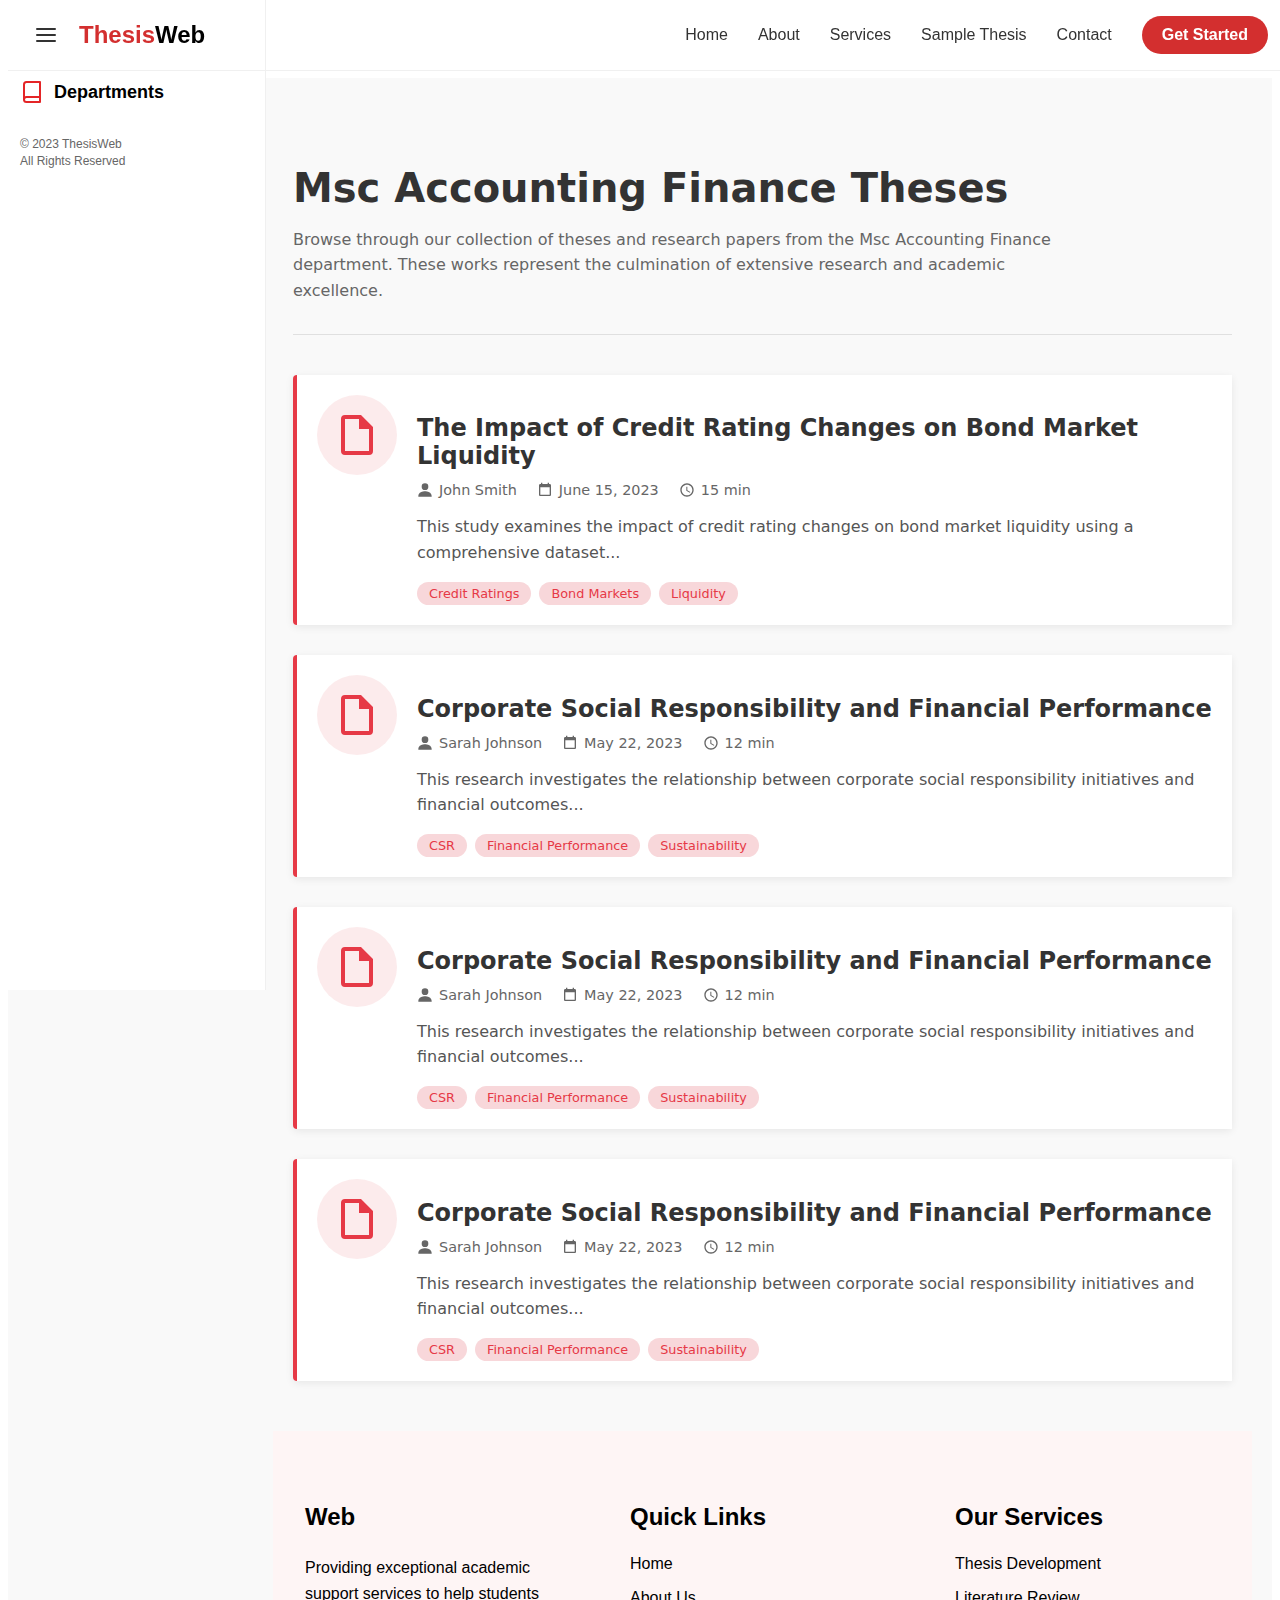
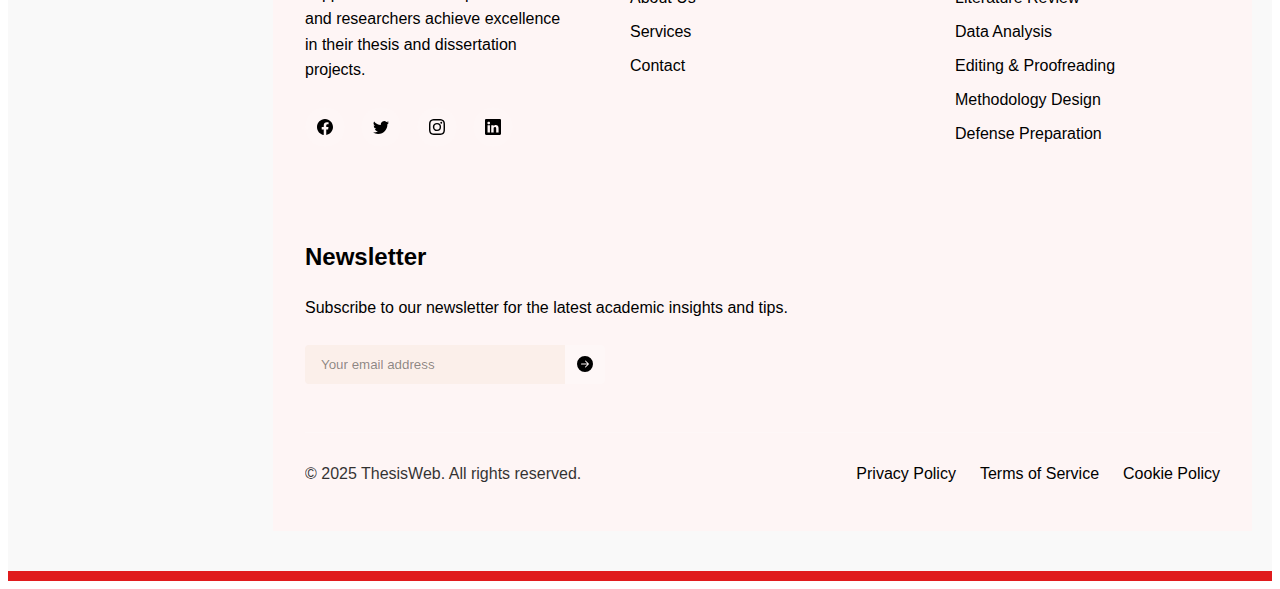
==== departments.html @ 98fd487b "Add post page with navigation, sidebar, and thesis details" ====
<!DOCTYPE html>
<html lang="en">
<head>
    <meta charset="UTF-8">
    <meta name="viewport" content="width=device-width, initial-scale=1.0">
    <title>Departments</title>
    <link rel="stylesheet" href="index.css">
    <link rel="stylesheet" href="departments.css">
</head>
<body>
    <section class="thesis-web-section">
        <div class="navigation">
            <div class="nav-container">
              <div class="logo-menu">
                <button class="menu-button" id="sidebarToggle" title="Toggle Sidebar">
                  <svg xmlns="http://www.w3.org/2000/svg" width="24" height="24" viewBox="0 0 24 24" fill="none" stroke="currentColor" stroke-width="2" stroke-linecap="round" stroke-linejoin="round">
                    <line x1="3" y1="12" x2="21" y2="12"></line>
                    <line x1="3" y1="6" x2="21" y2="6"></line>
                    <line x1="3" y1="18" x2="21" y2="18"></line>
                  </svg>
                </button>
                <a href="index.html"><h1 class="logo"><span class="logo-red">Thesis</span>Web</h1></a>
              </div>
              <div class="nav-links">
                <a href="#" class="nav-link">Home</a>
                <a href="index.html#about" class="nav-link">About</a>
                <a href="index.html#services" class="nav-link">Services</a>
                <a href="post.html" class="nav-link">Sample Thesis</a>
                <a href="index.html#contact" class="nav-link">Contact</a>
                <a href="#" class="get-started-btn">Get Started</a>
              </div>
            </div>
          </div>
          <div class="main-content">
            <div class="sidebar" id="sidebar">
              <div class="sidebar-section">
                <div class="dept-header">
                  <span class="icon">
                    <svg xmlns="http://www.w3.org/2000/svg" width="24" height="24" viewBox="0 0 24 24" fill="none" stroke="currentColor" stroke-width="2" stroke-linecap="round" stroke-linejoin="round">
                      <path d="M4 19.5A2.5 2.5 0 0 1 6.5 17H20"></path>
                      <path d="M6.5 2H20v20H6.5A2.5 2.5 0 0 1 4 19.5v-15A2.5 2.5 0 0 1 6.5 2z"></path>
                    </svg>
                  </span>
                  <a href="departments.html" style="text-decoration: none; color: black;"> <h2>Departments</h2></a>
                </div>
              </div>
              <div class="sidebar-footer">
                <p>© 2023 ThesisWeb</p>
                <p>All Rights Reserved</p>
              </div>
            </div>
            <div class="content">
              <!-- Add your page-specific content here -->
            </div>
          </div>      
    </section>

    <section class="thesis-services-section">

        <section class="theses-container">
            <div class="page-header">
              <h1>Msc Accounting Finance Theses</h1>
              <p class="description">
                Browse through our collection of theses and research papers from the Msc Accounting Finance department. These works represent the culmination of extensive research and academic excellence.
              </p>
              <hr class="divider">
            </div>
            <div class="scroll-top">
              <button class="scroll-top-button" aria-label="Scroll to top">
                <svg xmlns="http://www.w3.org/2000/svg" width="24" height="24" viewBox="0 0 24 24" fill="none" stroke="white" stroke-width="2" stroke-linecap="round" stroke-linejoin="round">
                  <path d="M12 19V5M5 12l7-7 7 7"/>
                </svg>
              </button>
            </div>
            <div class="thesis-card">
              <div class="card-container">
                <div class="icon-wrapper">
                  <svg xmlns="http://www.w3.org/2000/svg" viewBox="0 0 24 24" width="48" height="48" fill="#e63946">
                    <path d="M14 2H6a2 2 0 0 0-2 2v16a2 2 0 0 0 2 2h12a2 2 0 0 0 2-2V8l-6-6zM6 20V4h7v5h5v11H6z"/>
                  </svg>
                </div>
                <div class="content-wrapper">
                  <a href="post.html"><h2 class="thesis-title" >The Impact of Credit Rating Changes on Bond Market Liquidity</h2></a>
                  <div class="thesis-meta">
                    <div class="author">
                      <svg xmlns="http://www.w3.org/2000/svg" viewBox="0 0 24 24" width="16" height="16">
                        <path d="M12 12a5 5 0 1 0 0-10 5 5 0 0 0 0 10zm0 2c-3.313 0-10 1.5-10 7v1h20v-1c0-5.5-6.687-7-10-7z" fill="currentColor"/>
                      </svg>
                      John Smith
                    </div>
                    <div class="date">
                      <svg xmlns="http://www.w3.org/2000/svg" viewBox="0 0 24 24" width="16" height="16">
                        <path d="M19 3h-1V1h-2v2H8V1H6v2H5c-1.1 0-2 .9-2 2v14c0 1.1.9 2 2 2h14c1.1 0 2-.9 2-2V5c0-1.1-.9-2-2-2zm0 16H5V8h14v11zM5 5V7h14V5H5z" fill="currentColor"/>
                      </svg>
                      June 15, 2023
                    </div>
                    <div class="read-time">
                      <svg xmlns="http://www.w3.org/2000/svg" viewBox="0 0 24 24" width="16" height="16">
                        <path d="M12 2C6.486 2 2 6.486 2 12s4.486 10 10 10 10-4.486 10-10S17.514 2 12 2zm0 18c-4.411 0-8-3.589-8-8s3.589-8 8-8 8 3.589 8 8-3.589 8-8 8zm.5-13H11v6l5.25 3.15.75-1.23-4.5-2.67V7z" fill="currentColor"/>
                      </svg>
                      15 min
                    </div>
                  </div>
                  <p class="thesis-abstract">This study examines the impact of credit rating changes on bond market liquidity using a comprehensive dataset...</p>
                  <div class="tags">
                    <span class="tag">Credit Ratings</span>
                    <span class="tag">Bond Markets</span>
                    <span class="tag">Liquidity</span>
                  </div>
                </div>
              </div>
            </div>
          
            <div class="thesis-card">
              <div class="card-container">
                <div class="icon-wrapper">
                  <svg xmlns="http://www.w3.org/2000/svg" viewBox="0 0 24 24" width="48" height="48" fill="#e63946">
                    <path d="M14 2H6a2 2 0 0 0-2 2v16a2 2 0 0 0 2 2h12a2 2 0 0 0 2-2V8l-6-6zM6 20V4h7v5h5v11H6z"/>
                  </svg>
                </div>
                <div class="content-wrapper">
                  <a href="post.html"><h2 class="thesis-title">Corporate Social Responsibility and Financial Performance</h2></a>
                  <div class="thesis-meta">
                    <div class="author">
                      <svg xmlns="http://www.w3.org/2000/svg" viewBox="0 0 24 24" width="16" height="16">
                        <path d="M12 12a5 5 0 1 0 0-10 5 5 0 0 0 0 10zm0 2c-3.313 0-10 1.5-10 7v1h20v-1c0-5.5-6.687-7-10-7z" fill="currentColor"/>
                      </svg>
                      Sarah Johnson
                    </div>
                    <div class="date">
                      <svg xmlns="http://www.w3.org/2000/svg" viewBox="0 0 24 24" width="16" height="16">
                        <path d="M19 3h-1V1h-2v2H8V1H6v2H5c-1.1 0-2 .9-2 2v14c0 1.1.9 2 2 2h14c1.1 0 2-.9 2-2V5c0-1.1-.9-2-2-2zm0 16H5V8h14v11zM5 5V7h14V5H5z" fill="currentColor"/>
                      </svg>
                      May 22, 2023
                    </div>
                    <div class="read-time">
                      <svg xmlns="http://www.w3.org/2000/svg" viewBox="0 0 24 24" width="16" height="16">
                        <path d="M12 2C6.486 2 2 6.486 2 12s4.486 10 10 10 10-4.486 10-10S17.514 2 12 2zm0 18c-4.411 0-8-3.589-8-8s3.589-8 8-8 8 3.589 8 8-3.589 8-8 8zm.5-13H11v6l5.25 3.15.75-1.23-4.5-2.67V7z" fill="currentColor"/>
                      </svg>
                      12 min
                    </div>
                  </div>
                  <p class="thesis-abstract">This research investigates the relationship between corporate social responsibility initiatives and financial outcomes...</p>
                  <div class="tags">
                    <span class="tag">CSR</span>
                    <span class="tag">Financial Performance</span>
                    <span class="tag">Sustainability</span>
                  </div>
                </div>
              </div>
            </div>
            <div class="thesis-card">
              <div class="card-container">
                <div class="icon-wrapper">
                  <svg xmlns="http://www.w3.org/2000/svg" viewBox="0 0 24 24" width="48" height="48" fill="#e63946">
                    <path d="M14 2H6a2 2 0 0 0-2 2v16a2 2 0 0 0 2 2h12a2 2 0 0 0 2-2V8l-6-6zM6 20V4h7v5h5v11H6z"/>
                  </svg>
                </div>
                <div class="content-wrapper">
                  <a href="post.html"><h2 class="thesis-title">Corporate Social Responsibility and Financial Performance</h2></a>
                  <div class="thesis-meta">
                    <div class="author">
                      <svg xmlns="http://www.w3.org/2000/svg" viewBox="0 0 24 24" width="16" height="16">
                        <path d="M12 12a5 5 0 1 0 0-10 5 5 0 0 0 0 10zm0 2c-3.313 0-10 1.5-10 7v1h20v-1c0-5.5-6.687-7-10-7z" fill="currentColor"/>
                      </svg>
                      Sarah Johnson
                    </div>
                    <div class="date">
                      <svg xmlns="http://www.w3.org/2000/svg" viewBox="0 0 24 24" width="16" height="16">
                        <path d="M19 3h-1V1h-2v2H8V1H6v2H5c-1.1 0-2 .9-2 2v14c0 1.1.9 2 2 2h14c1.1 0 2-.9 2-2V5c0-1.1-.9-2-2-2zm0 16H5V8h14v11zM5 5V7h14V5H5z" fill="currentColor"/>
                      </svg>
                      May 22, 2023
                    </div>
                    <div class="read-time">
                      <svg xmlns="http://www.w3.org/2000/svg" viewBox="0 0 24 24" width="16" height="16">
                        <path d="M12 2C6.486 2 2 6.486 2 12s4.486 10 10 10 10-4.486 10-10S17.514 2 12 2zm0 18c-4.411 0-8-3.589-8-8s3.589-8 8-8 8 3.589 8 8-3.589 8-8 8zm.5-13H11v6l5.25 3.15.75-1.23-4.5-2.67V7z" fill="currentColor"/>
                      </svg>
                      12 min
                    </div>
                  </div>
                  <p class="thesis-abstract">This research investigates the relationship between corporate social responsibility initiatives and financial outcomes...</p>
                  <div class="tags">
                    <span class="tag">CSR</span>
                    <span class="tag">Financial Performance</span>
                    <span class="tag">Sustainability</span>
                  </div>
                </div>
              </div>
            </div>
            <div class="thesis-card">
              <div class="card-container">
                <div class="icon-wrapper">
                  <svg xmlns="http://www.w3.org/2000/svg" viewBox="0 0 24 24" width="48" height="48" fill="#e63946">
                    <path d="M14 2H6a2 2 0 0 0-2 2v16a2 2 0 0 0 2 2h12a2 2 0 0 0 2-2V8l-6-6zM6 20V4h7v5h5v11H6z"/>
                  </svg>
                </div>
                <div class="content-wrapper">
                  <a href="post.html"><h2 class="thesis-title">Corporate Social Responsibility and Financial Performance</h2></a>
                  <div class="thesis-meta">
                    <div class="author">
                      <svg xmlns="http://www.w3.org/2000/svg" viewBox="0 0 24 24" width="16" height="16">
                        <path d="M12 12a5 5 0 1 0 0-10 5 5 0 0 0 0 10zm0 2c-3.313 0-10 1.5-10 7v1h20v-1c0-5.5-6.687-7-10-7z" fill="currentColor"/>
                      </svg>
                      Sarah Johnson
                    </div>
                    <div class="date">
                      <svg xmlns="http://www.w3.org/2000/svg" viewBox="0 0 24 24" width="16" height="16">
                        <path d="M19 3h-1V1h-2v2H8V1H6v2H5c-1.1 0-2 .9-2 2v14c0 1.1.9 2 2 2h14c1.1 0 2-.9 2-2V5c0-1.1-.9-2-2-2zm0 16H5V8h14v11zM5 5V7h14V5H5z" fill="currentColor"/>
                      </svg>
                      May 22, 2023
                    </div>
                    <div class="read-time">
                      <svg xmlns="http://www.w3.org/2000/svg" viewBox="0 0 24 24" width="16" height="16">
                        <path d="M12 2C6.486 2 2 6.486 2 12s4.486 10 10 10 10-4.486 10-10S17.514 2 12 2zm0 18c-4.411 0-8-3.589-8-8s3.589-8 8-8 8 3.589 8 8-3.589 8-8 8zm.5-13H11v6l5.25 3.15.75-1.23-4.5-2.67V7z" fill="currentColor"/>
                      </svg>
                      12 min
                    </div>
                  </div>
                  <p class="thesis-abstract">This research investigates the relationship between corporate social responsibility initiatives and financial outcomes...</p>
                  <div class="tags">
                    <span class="tag">CSR</span>
                    <span class="tag">Financial Performance</span>
                    <span class="tag">Sustainability</span>
                  </div>
                </div>
              </div>
            </div>
          </section>
        <footer class="footer">
            <div class="footer-container services-container">
              <!-- Brand Column -->
              <div class="footer-column">
                <h3 class="footer-title">Web</h3>
                <p class="footer-description">
                  Providing exceptional academic support services to help students and researchers achieve excellence in their thesis and dissertation projects.
                </p>
                <div class="social-icons">
                  <a href="#" class="social-icon" aria-label="Facebook">
                    <svg xmlns="http://www.w3.org/2000/svg" width="16" height="16" fill="currentColor" viewBox="0 0 16 16">
                      <path d="M16 8.049c0-4.446-3.582-8.05-8-8.05C3.58 0-.002 3.603-.002 8.05c0 4.017 2.926 7.347 6.75 7.951v-5.625h-2.03V8.05H6.75V6.275c0-2.017 1.195-3.131 3.022-3.131.876 0 1.791.157 1.791.157v1.98h-1.009c-.993 0-1.303.621-1.303 1.258v1.51h2.218l-.354 2.326H9.25V16c3.824-.604 6.75-3.934 6.75-7.951z"/>
                    </svg>
                  </a>
                  <a href="#" class="social-icon" aria-label="Twitter">
                    <svg xmlns="http://www.w3.org/2000/svg" width="16" height="16" fill="currentColor" viewBox="0 0 16 16">
                      <path d="M5.026 15c6.038 0 9.341-5.003 9.341-9.334 0-.14 0-.282-.006-.422A6.685 6.685 0 0 0 16 3.542a6.658 6.658 0 0 1-1.889.518 3.301 3.301 0 0 0 1.447-1.817 6.533 6.533 0 0 1-2.087.793A3.286 3.286 0 0 0 7.875 6.03a9.325 9.325 0 0 1-6.767-3.429 3.289 3.289 0 0 0 1.018 4.382A3.323 3.323 0 0 1 .64 6.575v.045a3.288 3.288 0 0 0 2.632 3.218 3.203 3.203 0 0 1-.865.115 3.23 3.23 0 0 1-.614-.057 3.283 3.283 0 0 0 3.067 2.277A6.588 6.588 0 0 1 .78 13.58a6.32 6.32 0 0 1-.78-.045A9.344 9.344 0 0 0 5.026 15z"/>
                    </svg>
                  </a>
                  <a href="#" class="social-icon" aria-label="Instagram">
                    <svg xmlns="http://www.w3.org/2000/svg" width="16" height="16" fill="currentColor" viewBox="0 0 16 16">
                      <path d="M8 0C5.829 0 5.556.01 4.703.048 3.85.088 3.269.222 2.76.42a3.917 3.917 0 0 0-1.417.923A3.927 3.927 0 0 0 .42 2.76C.222 3.268.087 3.85.048 4.7.01 5.555 0 5.827 0 8.001c0 2.172.01 2.444.048 3.297.04.852.174 1.433.372 1.942.205.526.478.972.923 1.417.444.445.89.719 1.416.923.51.198 1.09.333 1.942.372C5.555 15.99 5.827 16 8 16s2.444-.01 3.298-.048c.851-.04 1.434-.174 1.943-.372a3.916 3.916 0 0 0 1.416-.923c.445-.445.718-.891.923-1.417.197-.509.332-1.09.372-1.942C15.99 10.445 16 10.173 16 8s-.01-2.445-.048-3.299c-.04-.851-.175-1.433-.372-1.941a3.926 3.926 0 0 0-.923-1.417A3.911 3.911 0 0 0 13.24.42c-.51-.198-1.092-.333-1.943-.372C10.443.01 10.172 0 7.998 0h.003zm-.717 1.442h.718c2.136 0 2.389.007 3.232.046.78.035 1.204.166 1.486.275.373.145.64.319.92.599.28.28.453.546.598.92.11.281.24.705.275 1.485.039.843.047 1.096.047 3.231s-.008 2.389-.047 3.232c-.035.78-.166 1.203-.275 1.485a2.47 2.47 0 0 1-.599.919c-.28.28-.546.453-.92.598-.28.11-.704.24-1.485.276-.843.038-1.096.047-3.232.047s-2.39-.009-3.233-.047c-.78-.036-1.203-.166-1.485-.276a2.478 2.478 0 0 1-.92-.598 2.48 2.48 0 0 1-.6-.92c-.109-.281-.24-.705-.275-1.485-.038-.843-.046-1.096-.046-3.233 0-2.136.008-2.388.046-3.231.036-.78.166-1.204.276-1.486.145-.373.319-.64.599-.92.28-.28.546-.453.92-.598.282-.11.705-.24 1.485-.276.738-.034 1.024-.044 2.515-.045v.002zm4.988 1.328a.96.96 0 1 0 0 1.92.96.96 0 0 0 0-1.92zm-4.27 1.122a4.109 4.109 0 1 0 0 8.217 4.109 4.109 0 0 0 0-8.217zm0 1.441a2.667 2.667 0 1 1 0 5.334 2.667 2.667 0 0 1 0-5.334z"/>
                    </svg>
                  </a>
                  <a href="#" class="social-icon" aria-label="LinkedIn">
                    <svg xmlns="http://www.w3.org/2000/svg" width="16" height="16" fill="currentColor" viewBox="0 0 16 16">
                      <path d="M0 1.146C0 .513.526 0 1.175 0h13.65C15.474 0 16 .513 16 1.146v13.708c0 .633-.526 1.146-1.175 1.146H1.175C.526 16 0 15.487 0 14.854V1.146zm4.943 12.248V6.169H2.542v7.225h2.401zm-1.2-8.212c.837 0 1.358-.554 1.358-1.248-.015-.709-.52-1.248-1.342-1.248-.822 0-1.359.54-1.359 1.248 0 .694.521 1.248 1.327 1.248h.016zm4.908 8.212V9.359c0-.216.016-.432.08-.586.173-.431.568-.878 1.232-.878.869 0 1.216.662 1.216 1.634v3.865h2.401V9.25c0-2.22-1.184-3.252-2.764-3.252-1.274 0-1.845.7-2.165 1.193v.025h-.016a5.54 5.54 0 0 1 .016-.025V6.169h-2.4c.03.678 0 7.225 0 7.225h2.4z"/>
                    </svg>
                  </a>
                </div>
              </div>
              
              <!-- Quick Links Column -->
              <div class="footer-column">
                <h3 class="footer-title">Quick Links</h3>
                <ul class="footer-links">
                  <li><a href="#" class="footer-link">Home</a></li>
                  <li><a href="#" class="footer-link">About Us</a></li>
                  <li><a href="#" class="footer-link">Services</a></li>
                  <li><a href="#" class="footer-link">Contact</a></li>
                </ul>
              </div>
              
              <!-- Services Column -->
              <div class="footer-column">
                <h3 class="footer-title">Our Services</h3>
                <ul class="footer-links">
                  <li><a href="#" class="footer-link">Thesis Development</a></li>
                  <li><a href="#" class="footer-link">Literature Review</a></li>
                  <li><a href="#" class="footer-link">Data Analysis</a></li>
                  <li><a href="#" class="footer-link">Editing & Proofreading</a></li>
                  <li><a href="#" class="footer-link">Methodology Design</a></li>
                  <li><a href="#" class="footer-link">Defense Preparation</a></li>
                </ul>
              </div>
              
              <!-- Newsletter Column -->
              <div class="footer-column">
                <h3 class="footer-title">Newsletter</h3>
                <p class="footer-description">
                  Subscribe to our newsletter for the latest academic insights and tips.
                </p>
                <form class="newsletter-form">
                  <input type="email" class="newsletter-input" placeholder="Your email address" required>
                  <button type="submit" class="newsletter-button" aria-label="Subscribe">
                    <svg xmlns="http://www.w3.org/2000/svg" width="16" height="16" fill="currentColor" viewBox="0 0 16 16">
                      <path d="M8 0a8 8 0 1 1 0 16A8 8 0 0 1 8 0zM4.5 7.5a.5.5 0 0 0 0 1h5.793l-2.147 2.146a.5.5 0 0 0 .708.708l3-3a.5.5 0 0 0 0-.708l-3-3a.5.5 0 1 0-.708.708L10.293 7.5H4.5z"/>
                    </svg>
                  </button>
                </form>
              </div>
            </div>
            
            <!-- Footer Bottom -->
            <div class="footer-bottom">
              <div class="footer-copyright">
                &copy; 2025 ThesisWeb. All rights reserved.
              </div>
              <div class="footer-policies">
                <a href="#" class="footer-link">Privacy Policy</a>
                <a href="#" class="footer-link">Terms of Service</a>
                <a href="#" class="footer-link">Cookie Policy</a>
              </div>
            </div>
      
          </footer>
    </section>
    <script src="index.js"></script>
</body>
</html>
---- index.css ----
body::after {
  content: '';
  display: block;
  height: 10px; /* Adjust height as needed */
  background-color: #E01B1D;
  width: 100%;
  bottom: 0;
  left: 0;
  z-index: 2;
}

a {
  text-decoration: none;
  color: inherit;
}

.thesis-web-section {
  font-family: Arial, sans-serif;
  margin: 0;
  padding: 0;
  box-sizing: border-box;
  display: flex;
  flex-direction: column;
  width: 100%;
  height: 100%;
  overflow: hidden;
  /* color: #fef5f5; */
}


.navigation {
  width: 100%;
  height: 70px;
  /* background-color: white; */
  border-bottom: 1px solid #f0f0f0;
  display: flex;
  align-items: center;
  position: fixed;
  top: 0;
  z-index: 100;
  transition: background-color 0.6s ease; /* Increased duration for smoother effect */
}

.nav-container {
  width: 100%;
  display: flex;
  justify-content: space-between;
  align-items: center;
  padding: 0 20px;
}

.logo-menu {
  display: flex;
  align-items: center;
}

.menu-button {
  background: none;
  border: none;
  color: #333;
  margin-right: 15px;
  cursor: pointer;
  display: flex;
  align-items: center;

}

.logo {
  font-size: 24px;
  font-weight: bold;
  margin: 0;
}

.logo-red {
  color: #d32f2f;
}

.nav-links {
  display: flex;
  align-items: center;
}

.nav-link {
  margin: 0 15px;
  text-decoration: none;
  color: #333;
  font-weight: 500;
}

.nav-link.active {
  color: #d32f2f;
  font-weight: 600;
}

.get-started-btn {
  background-color: #d32f2f;
  color: white;
  padding: 10px 20px;
  border-radius: 25px;
  text-decoration: none;
  font-weight: 600;
  margin-left: 15px;
}

.main-content {
  display: flex;
  margin-top: 70px; /* Account for fixed navbar */
  position: relative;
  transition: padding-left 0.3s ease-in-out;
  padding-left: 265px; /* Initial sidebar width */
}

.main-content.sidebar-closed {
  padding-left: 0;
}

.sidebar {
  width: 265px;
  flex-shrink: 0;
  padding: 20px 0;
  padding-top: 70px; /* Add padding to account for the navbar height */
  overflow-y: auto;
  background-color: white;
  height: 100%; /* Subtract navbar height */
  position: fixed;
  left: 0;
  border-right: 1px solid #f0f0f0;
  transition: transform 0.3s ease-in-out, background-color 0.6s ease;
  z-index: 99;
  top: 0; /* Align sidebar to the top */
}

.sidebar.closed {
  transform: translateX(-100%);
}

.sidebar-section {
  /* margin-bottom: 15px; */
}

.dept-header {
  display: flex;
  align-items: center;
  padding: 10px 20px;
}

.dept-header h2 {
  margin: 0;
  font-size: 18px;
  margin-left: 10px;
}

.dept-item {
  display: flex;
  align-items: center;
  padding: 10px 20px;
  cursor: pointer;
  font-weight: 500;
}

.dept-item h3 {
  margin: 0;
  font-size: 16px;
  flex-grow: 1;
  margin-left: 10px;
}

.dropdown-icon {
  margin-left: auto;
}

.icon {
  display: flex;
  align-items: center;
}

.sub-items {
  padding-left: 35px;
}

.sub-item {
  display: flex;
  align-items: center;
  padding: 8px 0;
  font-size: 14px;
}

.sub-item p {
  margin: 0;
  margin-left: 10px;
}

.doc-icon {
  color: #666;
}

.sidebar-footer {
  padding: 20px;
  margin-top: auto;
  font-size: 12px;
  color: #666;
}

.sidebar-footer p {
  margin: 3px 0;
}

.hero-section {
  flex-grow: 1;
  padding: 40px;
  background-color: #fef5f5;
  display: flex;
  flex-direction: column;
  align-items: center;
  justify-content: center;
  text-align: center;
  width: 100%;
}

.hero-section.full-width {
  margin-left: -265px;
}

.badge {
  background-color: rgba(211, 47, 47, 0.1);
  color: #d32f2f;
  padding: 8px 20px;
  border-radius: 20px;
  font-weight: 500;
  font-size: 14px;
  margin-bottom: 30px;
}

.hero-content {
  max-width: 800px;
}

.hero-title {
  font-size: 3.5rem;
  font-weight: bold;
  margin-bottom: 25px;
  line-height: 1.2;
}

.red-text {
  color: #d32f2f;
}

.hero-text {
  font-size: 18px;
  color: #555;
  margin-bottom: 30px;
  line-height: 1.6;
}

.hero-buttons {
  display: flex;
  justify-content: center;
  gap: 20px;
  margin-bottom: 50px;
}

.primary-btn {
  background-color: #d32f2f;
  color: white;
  padding: 12px 30px;
  border-radius: 25px;
  text-decoration: none;
  font-weight: 600;
}

.secondary-btn {
  background-color: white;
  color: #333;
  padding: 12px 30px;
  border-radius: 25px;
  text-decoration: none;
  font-weight: 600;
  border: 1px solid #ddd;
}

.stats-container {
  display: flex;
  justify-content: space-around;
  width: 100%;
  margin-top: 30px;
}

.stat-item {
  text-align: center;
}

.stat-number {
  font-size: 2.5rem;
  font-weight: bold;
  margin: 0;
  margin-bottom: 5px;
}

.stat-text {
  color: #666;
  margin: 0;
}


.thesis-services-section {
  color: #fef5f5;
  padding: 40px 20px;
  background-color: #f9f9f9;
  font-family: Arial, sans-serif;
  transition: padding-left 0.3s ease-in-out, background-color 0.6s ease; /* Increased duration for smoother effect */
  padding-left: 265px; /* Initial sidebar width */
}



.thesis-services-section.sidebar-closed {
  padding-left: 20px;
}

.services-container {
  max-width: 1200px;
  margin: 0 auto;
  display: grid;
  grid-template-columns: 1fr;
  gap: 40px;
}



.services-badge {
  display: inline-block;
  background-color: rgba(211, 47, 47, 0.1);
  color: #d32f2f;
  padding: 8px 20px;
  border-radius: 20px;
  font-weight: 600;
  font-size: 14px;
  margin-bottom: 80px;
  position: relative;
  top: 60px;
}

.services-title {
  font-size: 2.5rem;
  color: #d32f2f;
  margin-top: 0;
  margin-bottom: 20px;
  line-height: 1.2;
}

.services-description {
  font-size: 1.1rem;
  color: #666;
  line-height: 1.6;
  margin-bottom: 30px;
}

.services-subtitle {
  font-size: 1.75rem;
  color: #d32f2f;
  margin-bottom: 20px;
}

.services-features {
  list-style: none;
  padding: 0;
  margin: 0;
}

.services-features li {
  display: flex;
  align-items: flex-start;
  margin-bottom: 15px;
  color: #444;
  font-size: 1.1rem;
}

.check-icon {
  color: #d32f2f;
  margin-right: 15px;
  flex-shrink: 0;
}

.service-cards {
  position: relative;
  top: 115px;
  display: flex;
  flex-direction: column;
  gap: 20px;
  align-self: start;
}

.service-card {
  background-color: white;
  border-radius: 12px;
  overflow: hidden;
  box-shadow: 0 5px 15px rgba(0, 0, 0, 0.05);
  position: relative;
}

.card-badge {
  position: absolute;
  top: 20px;
  left: 20px;
  background-color: rgba(211, 47, 47, 0.1);
  color: #d32f2f;
  width: 50px;
  height: 50px;
  border-radius: 50%;
  display: flex;
  align-items: center;
  justify-content: center;
  font-weight: bold;
  font-size: 1.2rem;
  z-index: 1;
}

.card-content {
  padding: 30px;
  display: flex;
  flex-direction: column;
  align-items: center;
  text-align: center;
}

.academic-excellence {
  background: linear-gradient(to right, #d32f2f49, #693d9931);
  color: #6a3d99;
  min-height: 180px;
}

.card-icon {
  width: 60px;
  height: 60px;
  background-color: white;
  border-radius: 50%;
  display: flex;
  align-items: center;
  justify-content: center;
  margin-bottom: 15px;
  color: #d32f2f;
}

.academic-excellence .card-icon {
  color: #6a3d99;
}

.card-title {
  font-size: 1.3rem;
  margin: 0 0 10px 0;
  color: #d32f2f;
}

.academic-excellence .card-title {
  color: #d32f2f;
}

.card-text {
  margin: 0;
  font-size: 0.95rem;
  color: #666;
}

.academic-excellence .card-text {
  color: #6a3d99;
}



/* Second services section  styles */
  .services-section {
    max-width: 1200px;
    margin: 80px auto 0;
    padding: 0 20px;
    font-family: 'Arial', sans-serif;
    position: relative;
  }
  
  .services-header {
    text-align: center;
    margin-bottom: 60px;
  }
  
  .services-badge-2 {
    display: inline-block;
    background-color: #ffebe9;
    color: #d32f2f;
    font-weight: 600;
    padding: 8px 16px;
    border-radius: 20px;
    margin-bottom: 20px;
    font-size: 14px;
  }
  
  .services-title {
    color: #d32f2f;
    font-size: 36px;
    margin: 0 0 24px;
    line-height: 1.2;
    max-width: 800px;
    margin-left: auto;
    margin-right: auto;
  }
  
  .services-description {
    color: #667085;
    font-size: 18px;
    line-height: 1.6;
    max-width: 700px;
    margin: 0 auto;
  }
  
  .services-grid {
    display: grid;
    grid-template-columns: repeat(3, 1fr);
    gap: 24px;
    margin-top: 60px;
  }
  
  .service-card-2 {
    background-color: #fff;
    border-radius: 12px;
    padding: 30px;
    box-shadow: 0 2px 8px rgba(0, 0, 0, 0.08);
    transition: transform 0.3s ease, box-shadow 0.3s ease;
    border: 1px solid #eaeaea;
  }
  
  .service-card-2:hover {
    transform: translateY(-5px);
    box-shadow: 0 10px 25px rgba(0, 0, 0, 0.1);
  }
  
  .service-icon {
    margin-bottom: 20px;
  }
  
  .icon-circle {
    width: 60px;
    height: 60px;
    border-radius: 50%;
    display: flex;
    align-items: center;
    justify-content: center;
    margin-bottom: 10px;
  }
  
  .red-light {
    background-color: #ffebe9;
  }
  
  .service-card-2 h3 {
    font-size: 20px;
    margin: 0 0 12px;
    color: #d32f2f;
    font-weight: 600;
  }
  
  .service-card-2 p {
    color: #667085;
    line-height: 1.5;
    margin: 0;
    font-size: 16px;
  }


  /* Consultation section styles */
  
  .consultation-container {
    display: flex;
    justify-content: center;
    margin-top: 60px;
  }
  
  .consultation-button {
    background-color: #d32f2f;
    color: white;
    border: none;
    border-radius: 30px;
    padding: 16px 30px;
    font-size: 16px;
    font-weight: 600;
    cursor: pointer;
    transition: background-color 0.3s ease;
  }
  
  .consultation-button:hover {
    background-color: #c91f1f;
  }
  
  .scroll-top {
    position: fixed;
    bottom: 30px;
    right: 30px;
    z-index: 99;
  }
  
  .scroll-top-button {
    width: 50px;
    height: 50px;
    border-radius: 50%;
    background-color: #d32f2f;
    color: white;
    border: none;
    display: flex;
    align-items: center;
    justify-content: center;
    cursor: pointer;
    box-shadow: 0 4px 12px rgba(0, 0, 0, 0.15);
    transition: background-color 0.3s ease;
  }
  
  .scroll-top-button:hover {
    background-color: #c91f1f;
  }
  
  

  .contact-section {
    display: flex;
    justify-content: center;
    gap: 2rem;
    padding: 2rem;
    font-family: Arial, sans-serif;
    max-width: 1200px;
    margin: 0 auto;
    flex-wrap: wrap;
  }

  .contact-card {
    background-color: white;
    border-radius: 1rem;
    padding: 2rem;
    box-shadow: 0 4px 12px rgba(0, 0, 0, 0.05);
    flex: 1;
    min-width: 300px;
  }

  .section-title {
    color: #E42527;
    font-size: 1.75rem;
    font-weight: bold;
    margin-bottom: 1.5rem;
  }

  .contact-info {
    margin-bottom: 2rem;
  }

  .info-item {
    display: flex;
    margin-bottom: 1.5rem;
    align-items: center;
  }

  .icon-container {
    width: 48px;
    height: 48px;
    border-radius: 50%;
    background-color: #FEEFEF;
    display: flex;
    align-items: center;
    justify-content: center;
    margin-right: 1rem;
  }

  .icon {
    color: #E42527;
    font-size: 1.25rem;
  }

  .info-title {
    color: #666;
    margin-bottom: 0.5rem;
  }

  .info-content {
    color: #E42527;
    text-decoration: none;
    font-weight: 500;
    display: block;
    margin-bottom: 0.25rem;
  }

  .working-hours-title {
    color: #E42527;
    font-size: 1.75rem;
    font-weight: bold;
    margin-top: 2rem;
    margin-bottom: 1.5rem;
  }

  .hours-row {
    display: flex;
    justify-content: space-between;
    margin-bottom: 0.75rem;
  }

  .day {
    color: #666;
    font-weight: 500;
  }

  .hours {
    color: #333;
    font-weight: 500;
  }

  .contact-form {
    display: flex;
    flex-direction: column;
  }

  .form-row {
    display: flex;
    gap: 1rem;
    margin-bottom: 1rem;
    flex-wrap: wrap;
  }

  .form-group {
    flex: 1;
    min-width: 250px;
  }

  .form-control {
    width: 100%;
    padding: 1rem;
    border: 1px solid #E5E5E5;
    border-radius: 0.5rem;
    font-size: 1rem;
    color: #333;
  }

  textarea.form-control {
    resize: vertical;
    min-height: 150px;
  }

  .form-label {
    display: block;
    margin-bottom: 0.5rem;
    color: #333;
    font-weight: 500;
  }

  .send-button {
    background-color: #E42527;
    color: white;
    border: none;
    border-radius: 0.5rem;
    padding: 1rem;
    font-size: 1rem;
    font-weight: 500;
    cursor: pointer;
    display: flex;
    align-items: center;
    justify-content: center;
    margin-top: 1rem;
    transition: background-color 0.3s;
  }

  .send-button:hover {
    background-color: #C41E20;
  }

  .btn-icon {
    margin-left: 0.5rem;
  }

  .footer {
    background-color: #fef5f5;
    color: black;
     padding: 3rem 2rem;
    font-family: Arial, sans-serif;
  }

  .footer-container {
    max-width: 1200px;
    margin: 0 auto;
    display: flex;
    flex-wrap: wrap;
    justify-content: space-between;
    gap: 2rem;
  }

  .footer-column {
    flex: 1;
    min-width: 200px;
  }

  .footer-title {
    font-size: 1.5rem;
    font-weight: bold;
    margin-bottom: 1.5rem;
  }

  .footer-description {
    line-height: 1.6;
    margin-bottom: 1.5rem;
  }

  .social-icons {
    display: flex;
    gap: 1rem;
    margin-top: 1.5rem;
  }

  .social-icon {
    width: 40px;
    height: 40px;
    background-color: rgba(255, 255, 255, 0.1);
    border-radius: 50%;
    display: flex;
    align-items: center;
    justify-content: center;
    cursor: pointer;
    transition: background-color 0.3s;
  }

  .social-icon:hover {
    background-color: rgba(255, 255, 255, 0.2);
  }

  .footer-links {
    list-style: none;
    padding: 0;
    margin: 0;
  }

  .footer-links li {
    margin-bottom: 1rem;
  }

  .footer-link {
    color: black;
    text-decoration: none;
    transition: opacity 0.3s;
  }

  .footer-link:hover {
    opacity: 0.8;
  }

  .newsletter-form {
    display: flex;
    margin-top: 1rem;
    max-width: 300px;
  }

  .newsletter-input {
    flex-grow: 1;
    padding: 0.75rem 1rem;
    border: none;
    border-radius: 4px 0 0 4px;
    background-color: rgba(222, 184, 135, 0.097);
    color: black;
  }

  .newsletter-input::placeholder {
    color: rgba(0, 0, 0, 0.459);
  }

  .newsletter-button {
    background-color: rgba(255, 255, 255, 0.2);
    border: none;
    border-radius: 0 4px 4px 0;
    width: 40px;
    cursor: pointer;
    color: black;
    display: flex;
    align-items: center;
    justify-content: center;
    transition: background-color 0.3s;
  }

  .newsletter-button:hover {
    background-color: rgba(255, 255, 255, 0.3);
  }

  .footer-bottom {
    border-top: 1px solid rgba(255, 255, 255, 0.2);
    margin-top: 3rem;
    padding-top: 2rem;
    display: flex;
    justify-content: space-between;
    flex-wrap: wrap;
    gap: 1rem;
    max-width: 1200px;
    margin-left: auto;
    margin-right: auto;
  }

  .footer-copyright {
    opacity: 0.8;
  }

  .footer-policies {
    display: flex;
    gap: 1.5rem;
    flex-wrap: wrap;
  }



  @media (max-width: 768px) {
    .footer-container {
      flex-direction: column;
    }
    
    .footer-bottom {
      flex-direction: column;
      align-items: center;
      text-align: center;
    }
    
    .footer-policies {
      justify-content: center;
    }
  }

  @media (max-width: 768px) {
    .contact-section {
      flex-direction: column;
    }

    .form-row {
      flex-direction: column;
    }
  }
  
  @media (max-width: 992px) {
    .services-grid {
      grid-template-columns: repeat(2, 1fr);
    }
  }
  
  @media (max-width: 768px) {
    .services-grid {
      grid-template-columns: 1fr;
    }
    
    .services-title {
      font-size: 28px;
    }
    
    .services-description {
      font-size: 16px;
    }
  }



@media (max-width: 992px) {
  .main-content {
    flex-direction: column;
    padding-left: 0;
  }
  
  .sidebar {
    width: 100%;
    height: auto;
    border-right: none;
    border-bottom: 1px solid #f0f0f0;
  }
  
  .hero-title {
    font-size: 2.5rem;
  }
  
  .hero-section.full-width {
    margin-left: 0;
  }
  
  .thesis-services-section {
    padding-left: 20px;
  }
}

@media (max-width: 768px) {
  .nav-links .nav-link {
    display: none;
  }
  
  .hero-buttons {
    flex-direction: column;
    gap: 10px;
  }
  
  .stats-container {
    flex-direction: column;
    gap: 20px;
  }
}

@media (min-width: 992px) {
    .services-container {
      grid-template-columns: 3fr 2fr;
      gap: 60px;
    }
    
    .services-content {
      grid-column: 1;
    }
    
    .service-cards {
      grid-column: 2;
      grid-row: 1 / span 2;
    }
  }

  @media (max-width: 768px) {
    .services-title {
      font-size: 2rem;
    }
    
    .services-subtitle {
      font-size: 1.5rem;
    }
    
    .service-cards {
      gap: 15px;
    }
  }

/* Mobile Navigation */
@media (max-width: 768px) {
  .nav-container {
    padding: 0 15px;
  }

  .nav-links {
    position: fixed;
    top: 70px;
    left: 0;
    right: 0;
    background: white;
    padding: 20px;
    flex-direction: column;
    align-items: center;
    gap: 15px;
    transform: translateX(-100%);
    transition: transform 0.3s ease;
    z-index: 98;
    border-bottom: 1px solid #f0f0f0;
  }

  .nav-links.active {
    transform: translateX(0);
  }

  .nav-links .nav-link {
    display: block;
    width: 100%;
    text-align: center;
    padding: 10px 0;
  }

  .get-started-btn {
    width: 100%;
    text-align: center;
    margin: 10px 0 0 0;
  }

  /* Hero Section */
  .hero-title {
    font-size: clamp(2rem, 5vw, 3.5rem);
  }

  .hero-text {
    font-size: clamp(1rem, 3vw, 1.125rem);
  }

  /* Services Grid */
  .services-grid {
    grid-template-columns: 1fr;
    gap: 20px;
    padding: 0 15px;
  }

  /* Contact Section */
  .contact-section {
    padding: 1rem;
  }

  .contact-card {
    min-width: 100%;
  }
}

/* Tablet Styles */
@media (min-width: 769px) and (max-width: 1024px) {
  .services-grid {
    grid-template-columns: repeat(2, 1fr);
  }

  .hero-section {
    padding: 20px;
  }

  .services-container {
    grid-template-columns: 1fr;
  }

  .service-cards {
    display: grid;
    grid-template-columns: repeat(auto-fit, minmax(250px, 1fr));
    gap: 20px;
  }
}

/* Large Screen Optimizations */
@media (min-width: 1600px) {
  .container {
    max-width: 1440px;
    margin: 0 auto;
  }

  .hero-section {
    padding: 60px;
  }

  .services-grid {
    gap: 40px;
  }
}

/* Height-based Media Queries */
@media (max-height: 700px) {
  .hero-section {
    min-height: auto;
    padding: 40px 0;
  }

  .stats-container {
    margin-top: 20px;
  }
}

/* Landscape Mobile */
@media (max-height: 500px) and (orientation: landscape) {
  .hero-section {
    padding: 20px;
  }

  .hero-content {
    max-width: 100%;
  }

  .stats-container {
    display: grid;
    grid-template-columns: repeat(3, 1fr);
    gap: 15px;
  }
}

/* Responsive adjustments for cards and sections */
@media (max-width: 768px) {
  .thesis-services-section {
    padding: 20px 15px;
  }

  .services-container {
    padding: 0;
  }

  .service-cards {
    margin: -20px -15px;
    padding: 20px;
    overflow-x: hidden;
  }

  .service-card {
    margin: 0 0 20px 0;
    width: 100%;
  }

  .service-card--small,
  .service-card--large {
    max-width: none;
  }

  .services-section {
    padding: 20px 15px;
  }

  .services-grid {
    margin: 0;
    gap: 15px;
  }

  .service-card-2 {
    padding: 20px;
    width: 100%;
  }

  .contact-section {
    padding: 20px 15px;
  }

  .contact-card {
    margin: 0 0 20px 0;
    width: 100%;
  }

  .footer-container {
    padding: 0 15px;
  }

  /* Adjust form elements */
  .form-group {
    width: 100%;
  }

  .form-control {
    width: 100%;
    box-sizing: border-box;
  }

  /* Hero section adjustments */
  .hero-content {
    padding: 20px 15px;
    width: 100%;
    box-sizing: border-box;
  }

  .hero-buttons {
    flex-direction: column;
    width: 100%;
  }

  .primary-btn,
  .secondary-btn {
    width: 100%;
    margin: 5px 0;
    text-align: center;
  }

  /* Stats container */
  .stats-container {
    flex-direction: column;
    gap: 20px;
    width: 100%;
  }

  .stat-item {
    width: 100%;
    text-align: center;
  }
}

/* Tablet adjustments */
@media (min-width: 769px) and (max-width: 1024px) {
  .services-container {
    grid-template-columns: 1fr;
  }

  .service-cards {
    display: grid;
    grid-template-columns: repeat(2, 1fr);
    gap: 20px;
  }

  .service-card--large {
    grid-column: span 2;
  }
}

/* General container width control */
.container-fluid {
  width: 100%;
  padding-right: 15px;
  padding-left: 15px;
  margin-right: auto;
  margin-left: auto;
  box-sizing: border-box;
}

@media (min-width: 1200px) {
  .container {
    max-width: 1140px;
    margin: 0 auto;
  }
}
---- departments.css ----
.theses-container {
  max-width: 1200px;
  margin: 0 auto;
  padding: 20px;
  font-family: system-ui, -apple-system, BlinkMacSystemFont, 'Segoe UI', Roboto, Oxygen, Ubuntu, Cantarell, sans-serif;
}

.page-header {
  margin-bottom: 40px;
}

.page-header h1 {
  font-size: 2.5rem;
  color: #333;
  margin-bottom: 16px;
  font-weight: 600;
}

.description {
  color: #666;
  font-size: 1rem;
  line-height: 1.6;
  max-width: 800px;
}

.divider {
  border: 0;
  height: 1px;
  background-color: #e0e0e0;
  margin: 30px 0;
}

.thesis-card {
  margin-bottom: 30px;
  border-left: 4px solid #e63946;
  border-radius: 4px;
  box-shadow: 0 2px 8px rgba(0, 0, 0, 0.08);
  transition: transform 0.2s ease, box-shadow 0.2s ease;
}

.thesis-card:hover {
  transform: translateY(-3px);
  box-shadow: 0 4px 12px rgba(0, 0, 0, 0.12);
}

.card-container {
  display: flex;
  padding: 20px;
  background-color: #fff;
}

.icon-wrapper {
  flex: 0 0 80px;
  height: 80px;
  background-color: rgba(230, 57, 70, 0.1);
  border-radius: 50%;
  display: flex;
  align-items: center;
  justify-content: center;
  margin-right: 20px;
}

.content-wrapper {
  flex: 1;
}

.thesis-title {
  font-size: 1.5rem;
  color: #333;
  margin-bottom: 12px;
  font-weight: 600;
}

.thesis-meta {
  display: flex;
  flex-wrap: wrap;
  gap: 20px;
  margin-bottom: 12px;
  font-size: 0.9rem;
  color: #666;
}

.thesis-meta div {
  display: flex;
  align-items: center;
}

.thesis-meta svg {
  margin-right: 6px;
}

.thesis-abstract {
  color: #555;
  line-height: 1.6;
  margin-bottom: 16px;
}

.tags {
  display: flex;
  flex-wrap: wrap;
  gap: 8px;
}

.tag {
  background-color: #f8d7da;
  color: #e63946;
  font-size: 0.8rem;
  padding: 4px 12px;
  border-radius: 16px;
  transition: background-color 0.2s ease;
}

.tag:hover {
  background-color: #f5c2c7;
}

@media (max-width: 768px) {
  .card-container {
    flex-direction: column;
  }

  .icon-wrapper {
    margin-right: 0;
    margin-bottom: 20px;
  }

  .thesis-meta {
    flex-direction: column;
    gap: 10px;
  }
}
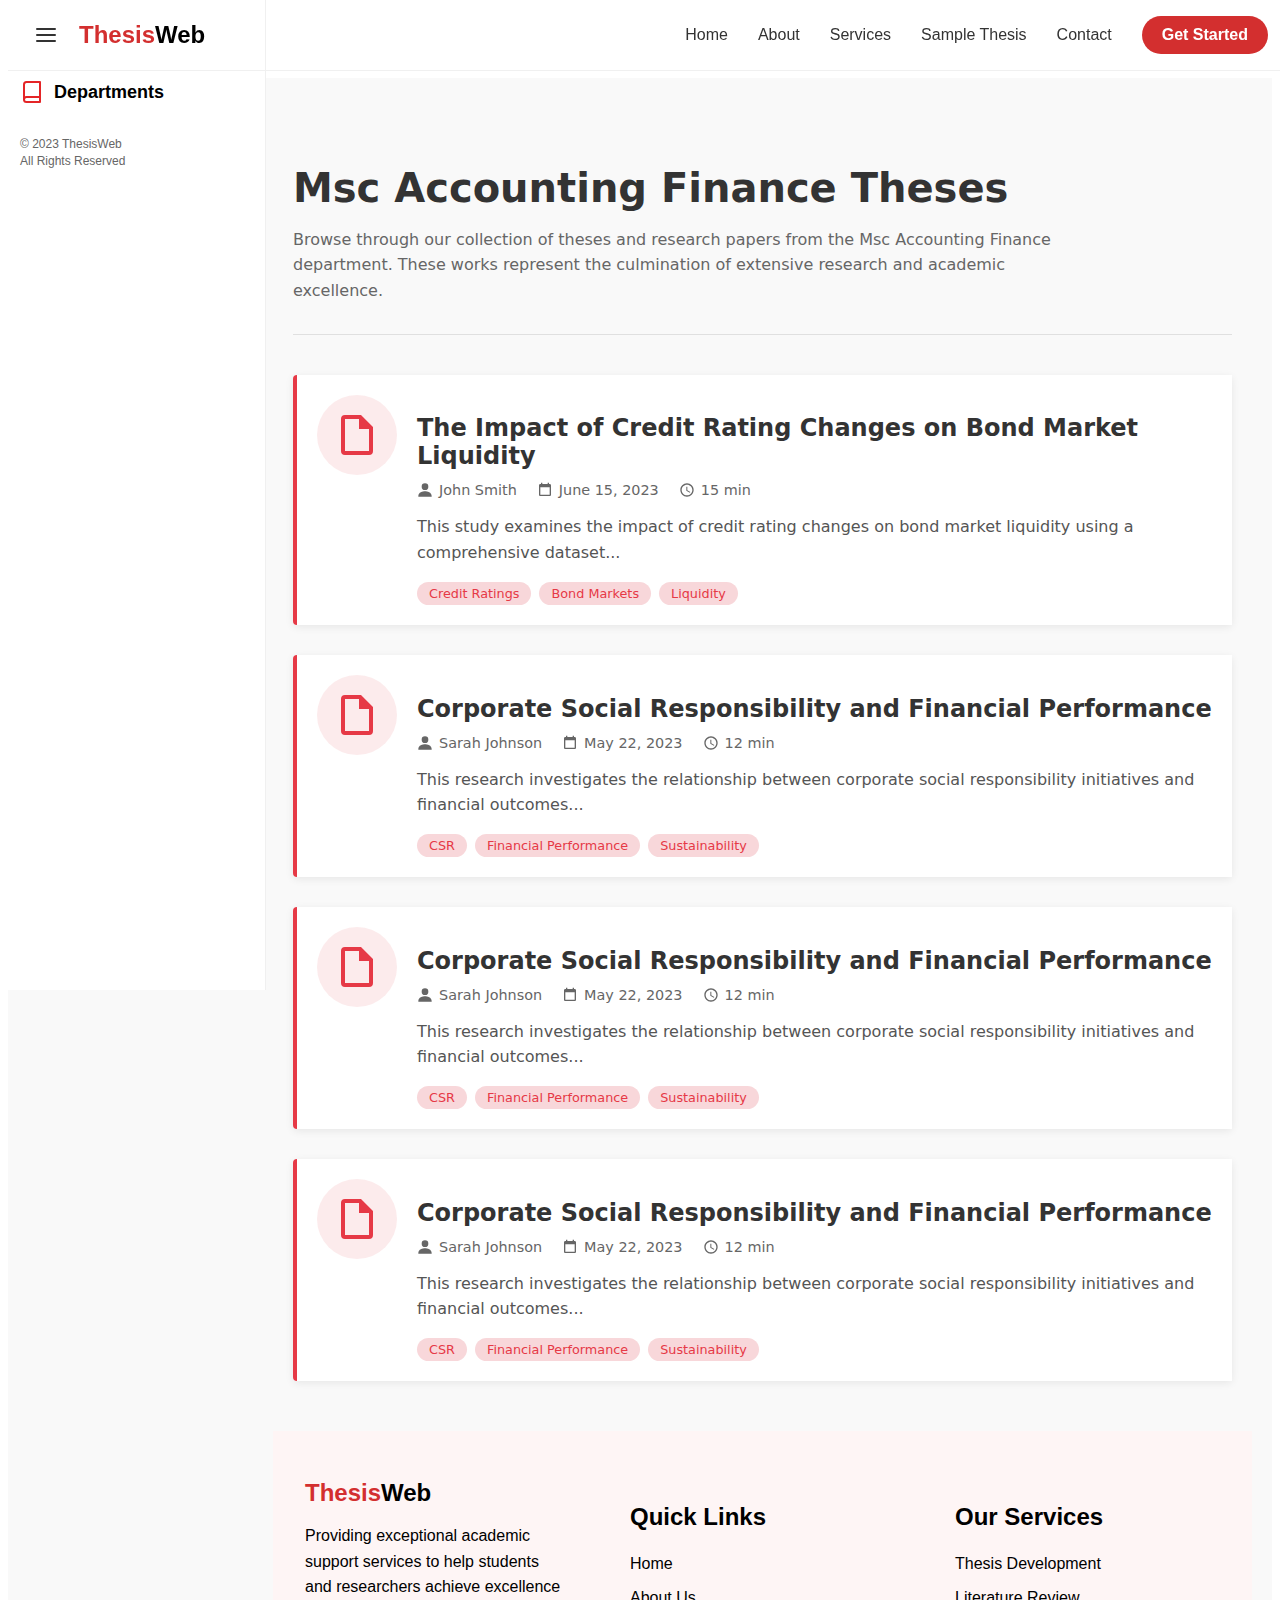
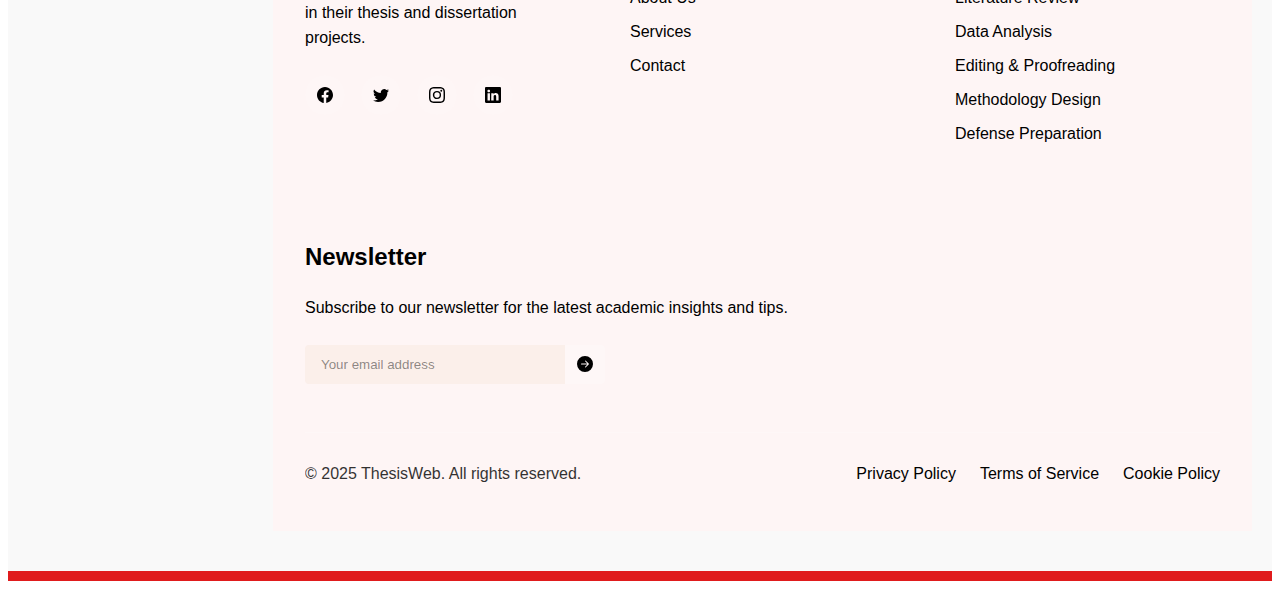
==== commit f1acf7e4: "Update footer branding to improve visibility and consistency across pages" ====
--- a/departments.html
+++ b/departments.html
@@ -230,7 +230,7 @@
             <div class="footer-container services-container">
               <!-- Brand Column -->
               <div class="footer-column">
-                <h3 class="footer-title">Web</h3>
+                <h1 class="logo"><span class="logo-red">Thesis</span>Web</h1>
                 <p class="footer-description">
                   Providing exceptional academic support services to help students and researchers achieve excellence in their thesis and dissertation projects.
                 </p>
--- a/index.css
+++ b/index.css
@@ -1087,6 +1087,78 @@
   .contact-card {
     min-width: 100%;
   }
+
+  /* Align cards to the center */
+  .service-cards,
+  .services-grid {
+    margin: 0 auto;
+    padding: 0 15px;
+    max-width: 500px;
+    width: 100%;
+    box-sizing: border-box;
+  }
+
+  .service-card,
+  .service-card-2 {
+    margin: 0 auto 20px;
+    width: 100%;
+    max-width: 400px;
+    text-align: center;
+  }
+
+  .service-card--small,
+  .service-card--large {
+    display: flex;
+    flex-direction: column;
+    align-items: center;
+    text-align: center;
+    margin: 0 auto 20px;
+  }
+
+  /* Ensure all text is visible */
+  .card-content {
+    padding: 25px;
+    height: auto;
+    min-height: auto;
+    text-align: left;
+  }
+
+  .card-text {
+    overflow: visible;
+    text-overflow: unset;
+    white-space: normal;
+    display: block;
+    width: 100%;
+    text-align: left;
+  }
+
+  .services-container {
+    padding: 0 15px;
+    margin: 0 auto;
+    width: 100%;
+    box-sizing: border-box;
+  }
+
+  .services-header,
+  .services-description {
+    text-align: left;
+    margin: 0 auto;
+  }
+
+  .academic-excellence {
+    min-height: auto;
+    height: auto;
+  }
+
+  .service-card--small,
+  .service-card--large {
+    text-align: left;
+  }
+  .hours-row {
+    display: flex;
+    justify-content: start;
+    margin-bottom: 0.75rem;
+  }
 }
 
 /* Tablet Styles */
@@ -1157,6 +1229,10 @@
 
 /* Responsive adjustments for cards and sections */
 @media (max-width: 768px) {
+
+  *{
+    overflow-x: hidden;
+  }
   .thesis-services-section {
     padding: 20px 15px;
   }
@@ -1247,6 +1323,147 @@
   .stat-item {
     width: 100%;
     text-align: center;
+  }
+
+  /* Hero section alignment */
+  .hero-section {
+    padding: 20px 15px;
+    width: 100%;
+    box-sizing: border-box;
+    margin: 0 auto;
+  }
+
+  .hero-content {
+    margin: 0 auto;
+    padding: 0;
+    width: 100%;
+    max-width: 500px;
+  }
+
+  /* Service cards alignment */
+  .service-cards {
+    margin: 20px auto;
+    padding: 0 15px;
+    max-width: 500px;
+    width: 100%;
+    box-sizing: border-box;
+    top: 0;
+  }
+
+  .service-card {
+    margin: 0 auto 20px;
+    width: 100%;
+    max-width: 400px;
+  }
+
+  .service-card--small,
+  .service-card--large {
+    width: 100%;
+    margin-left: auto;
+    margin-right: auto;
+  }
+
+  /* Services grid alignment */
+  .services-grid {
+    width: 100%;
+    max-width: 500px;
+    margin: 0 auto;
+    padding: 15px;
+    box-sizing: border-box;
+  }
+
+  .service-card-2 {
+    margin: 0 auto 20px;
+    width: 100%;
+    max-width: 400px;
+  }
+
+  /* Services container alignment */
+  .services-container {
+    width: 100%;
+    padding: 0 15px;
+    margin: 0 auto;
+    box-sizing: border-box;
+  }
+
+  .services-content {
+    margin: 0 auto;
+    max-width: 500px;
+    width: 100%;
+  }
+
+  /* Ensure text alignment */
+  .services-header,
+  .services-description,
+  .card-content {
+    text-align: left;
+    margin-left: auto;
+    margin-right: auto;
+  }
+
+  .sidebar-footer {
+    display: none;
+  }
+
+  .service-card,
+  .service-card-2 {
+    width: 100%;
+    max-width: 500px;
+    margin-left: auto;
+    margin-right: auto;
+    overflow: visible;
+  }
+
+  .card-content {
+    height: auto;
+    min-height: auto;
+    padding: 25px;
+    text-align: left;
+  }
+
+  .card-text {
+    overflow: visible;
+    text-overflow: unset;
+    white-space: normal;
+    display: block;
+    width: 100%;
+    text-align: left;
+  }
+
+  .services-grid {
+    width: 100%;
+    padding: 0 15px;
+    box-sizing: border-box;
+  }
+
+  .service-cards {
+    width: 100%;
+    padding: 0 15px;
+    box-sizing: border-box;
+  }
+
+  .service-card-2 {
+    align-items: start;
+    text-align: left;
+    padding: auto;
+    margin: 0 auto 20px;
+    width: 100%;
+    max-width: 500px;
+  }
+
+  .service-card--small,
+  .service-card--large {
+    display: flex;
+    flex-direction: column;
+    align-items: left;
+    text-align: left;
+    max-width: 500px;
+    margin: 0 auto 20px;
+  }
+
+  .academic-excellence {
+    min-height: auto;
+    height: auto;
   }
 }
 
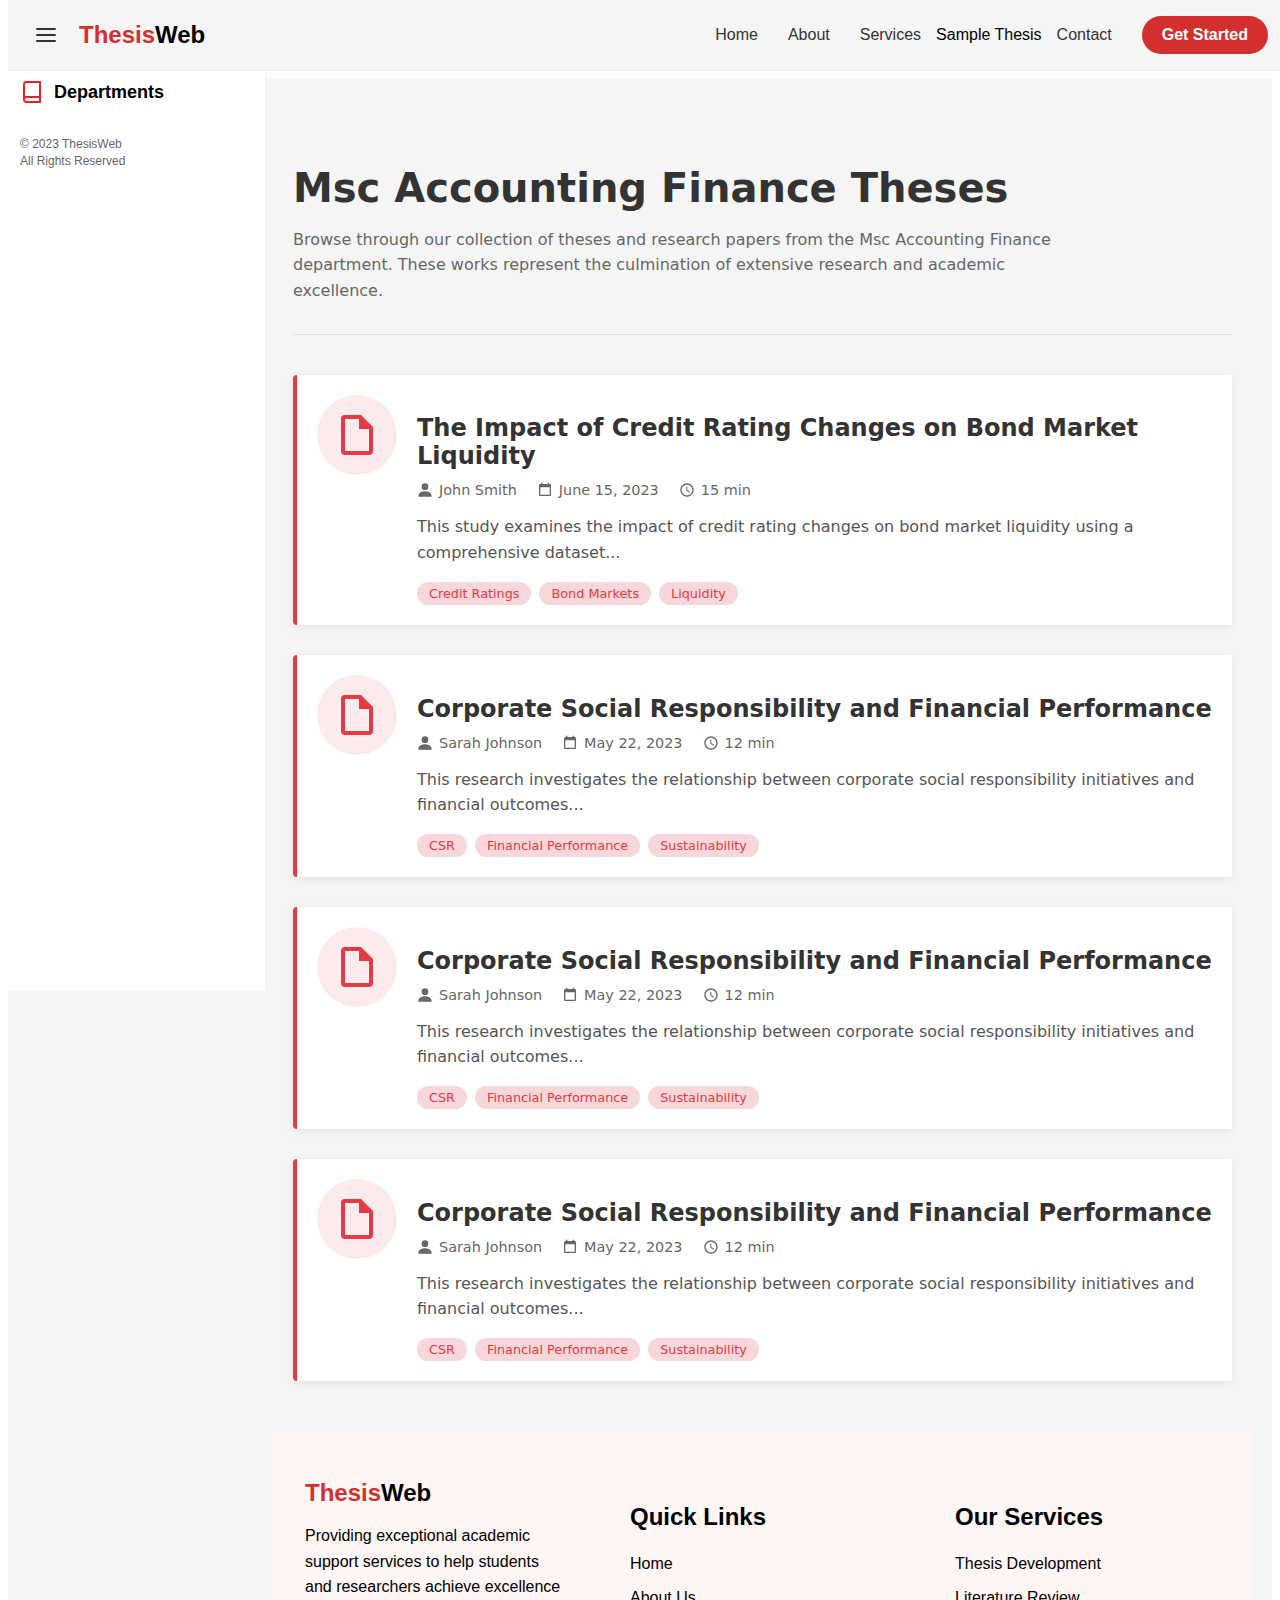
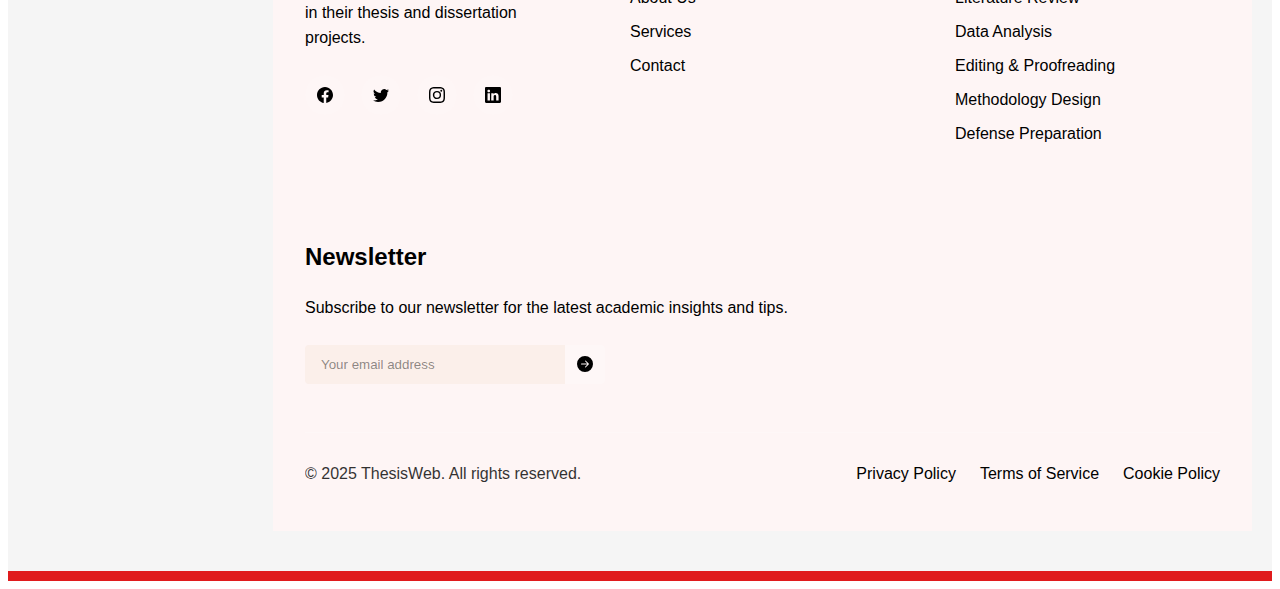
==== commit 873732e6: "Add responsive styles for layout, navigation, and sidebar; implement smooth scrolling and active lin" ====
--- a/departments.html
+++ b/departments.html
@@ -4,8 +4,8 @@
     <meta charset="UTF-8">
     <meta name="viewport" content="width=device-width, initial-scale=1.0">
     <title>Departments</title>
-    <link rel="stylesheet" href="index.css">
-    <link rel="stylesheet" href="departments.css">
+    <link rel="stylesheet" href="css/index.css">
+    <link rel="stylesheet" href="css/departments.css">
 </head>
 <body>
     <section class="thesis-web-section">
@@ -22,10 +22,10 @@
                 <a href="index.html"><h1 class="logo"><span class="logo-red">Thesis</span>Web</h1></a>
               </div>
               <div class="nav-links">
-                <a href="#" class="nav-link">Home</a>
+                <a href="index.html" class="nav-link">Home</a>
                 <a href="index.html#about" class="nav-link">About</a>
                 <a href="index.html#services" class="nav-link">Services</a>
-                <a href="post.html" class="nav-link">Sample Thesis</a>
+                <a href="post.html" class="">Sample Thesis</a>
                 <a href="index.html#contact" class="nav-link">Contact</a>
                 <a href="#" class="get-started-btn">Get Started</a>
               </div>
@@ -313,6 +313,6 @@
       
           </footer>
     </section>
-    <script src="index.js"></script>
+    <script src="./js/index.js"></script>
 </body>
 </html>--- a/css/index.css
+++ b/css/index.css
@@ -0,0 +1,1512 @@
+body::after {
+  content: '';
+  display: block;
+  height: 10px; /* Adjust height as needed */
+  background-color: #E01B1D;
+  width: 100%;
+  bottom: 0;
+  left: 0;
+  z-index: 2;
+}
+
+a {
+  text-decoration: none;
+  color: inherit;
+}
+
+.thesis-web-section {
+  font-family: Arial, sans-serif;
+  margin: 0;
+  padding: 0;
+  box-sizing: border-box;
+  display: flex;
+  flex-direction: column;
+  width: 100%;
+  height: 100%;
+  overflow: hidden;
+  /* color: #fef5f5; */
+}
+
+
+.navigation {
+  width: 100%;
+  height: 70px;
+  background-color: whitesmoke;
+  border-bottom: 1px solid #f0f0f0;
+  display: flex;
+  align-items: center;
+  position: fixed;
+  top: 0;
+  z-index: 100;
+  transition: background-color 0.6s ease; /* Increased duration for smoother effect */
+}
+
+.nav-container {
+  width: 100%;
+  display: flex;
+  justify-content: space-between;
+  align-items: center;
+  padding: 0 20px;
+}
+
+.logo-menu {
+  display: flex;
+  align-items: center;
+}
+
+.menu-button {
+  background: none;
+  border: none;
+  color: #333;
+  margin-right: 15px;
+  cursor: pointer;
+  display: flex;
+  align-items: center;
+
+}
+
+.logo {
+  font-size: 24px;
+  font-weight: bold;
+  margin: 0;
+}
+
+.logo-red {
+  color: #d32f2f;
+}
+
+.nav-links {
+  display: flex;
+  align-items: center;
+}
+
+.nav-link {
+  margin: 0 15px;
+  text-decoration: none;
+  color: #333;
+  font-weight: 500;
+}
+
+.nav-link.active {
+  color: #d32f2f;
+  font-weight: 600;
+}
+
+.get-started-btn {
+  background-color: #d32f2f;
+  color: white;
+  padding: 10px 20px;
+  border-radius: 25px;
+  text-decoration: none;
+  font-weight: 600;
+  margin-left: 15px;
+}
+
+.main-content {
+  display: flex;
+  margin-top: 70px; /* Account for fixed navbar */
+  position: relative;
+  transition: padding-left 0.3s ease-in-out;
+  padding-left: 265px; /* Initial sidebar width */
+}
+
+.main-content.sidebar-closed {
+  padding-left: 0;
+}
+
+.sidebar {
+  width: 265px;
+  flex-shrink: 0;
+  padding: 20px 0;
+  padding-top: 70px; /* Add padding to account for the navbar height */
+  overflow-y: auto;
+  background-color: white;
+  height: 100%; /* Subtract navbar height */
+  position: fixed;
+  left: 0;
+  border-right: 1px solid #f0f0f0;
+  transition: transform 0.3s ease-in-out, background-color 0.6s ease;
+  z-index: 99;
+  top: 0; /* Align sidebar to the top */
+}
+
+.sidebar.closed {
+  transform: translateX(-100%);
+}
+
+.sidebar-section {
+  /* margin-bottom: 15px; */
+}
+
+.dept-header {
+  display: flex;
+  align-items: center;
+  padding: 10px 20px;
+}
+
+.dept-header h2 {
+  margin: 0;
+  font-size: 18px;
+  margin-left: 10px;
+}
+
+.dept-item {
+  display: flex;
+  align-items: center;
+  padding: 10px 20px;
+  cursor: pointer;
+  font-weight: 500;
+}
+
+.dept-item h3 {
+  margin: 0;
+  font-size: 16px;
+  flex-grow: 1;
+  margin-left: 10px;
+}
+
+.dropdown-icon {
+  margin-left: auto;
+}
+
+.icon {
+  display: flex;
+  align-items: center;
+}
+
+.sub-items {
+  padding-left: 35px;
+}
+
+.sub-item {
+  display: flex;
+  align-items: center;
+  padding: 8px 0;
+  font-size: 14px;
+}
+
+.sub-item p {
+  margin: 0;
+  margin-left: 10px;
+}
+
+.doc-icon {
+  color: #666;
+}
+
+.sidebar-footer {
+  padding: 20px;
+  margin-top: auto;
+  font-size: 12px;
+  color: #666;
+}
+
+.sidebar-footer p {
+  margin: 3px 0;
+}
+
+.hero-section {
+  flex-grow: 1;
+  padding: 40px;
+  background-color: #fef5f5;
+  display: flex;
+  flex-direction: column;
+  align-items: center;
+  justify-content: center;
+  text-align: center;
+  width: 100%;
+}
+
+.hero-section.full-width {
+  margin-left: -265px;
+}
+
+.badge {
+  background-color: rgba(211, 47, 47, 0.1);
+  color: #d32f2f;
+  padding: 8px 20px;
+  border-radius: 20px;
+  font-weight: 500;
+  font-size: 14px;
+  margin-bottom: 30px;
+}
+
+.hero-content {
+  max-width: 800px;
+}
+
+.hero-title {
+  font-size: 3.5rem;
+  font-weight: bold;
+  margin-bottom: 25px;
+  line-height: 1.2;
+}
+
+.red-text {
+  color: #d32f2f;
+}
+
+.hero-text {
+  font-size: 18px;
+  color: #555;
+  margin-bottom: 30px;
+  line-height: 1.6;
+}
+
+.hero-buttons {
+  display: flex;
+  justify-content: center;
+  gap: 20px;
+  margin-bottom: 50px;
+}
+
+.primary-btn {
+  background-color: #d32f2f;
+  color: white;
+  padding: 12px 30px;
+  border-radius: 25px;
+  text-decoration: none;
+  font-weight: 600;
+}
+
+.secondary-btn {
+  background-color: white;
+  color: #333;
+  padding: 12px 30px;
+  border-radius: 25px;
+  text-decoration: none;
+  font-weight: 600;
+  border: 1px solid #ddd;
+}
+
+.stats-container {
+  display: flex;
+  justify-content: space-around;
+  width: 100%;
+  margin-top: 30px;
+}
+
+.stat-item {
+  text-align: center;
+}
+
+.stat-number {
+  font-size: 2.5rem;
+  font-weight: bold;
+  margin: 0;
+  margin-bottom: 5px;
+}
+
+.stat-text {
+  color: #666;
+  margin: 0;
+}
+
+
+.thesis-services-section {
+  color: #fef5f5;
+  padding: 40px 20px;
+  background-color: #f9f9f9;
+  font-family: Arial, sans-serif;
+  transition: padding-left 0.3s ease-in-out, background-color 0.6s ease; /* Increased duration for smoother effect */
+  padding-left: 265px; /* Initial sidebar width */
+}
+
+
+
+.thesis-services-section.sidebar-closed {
+  padding-left: 20px;
+}
+
+.services-container {
+  max-width: 1200px;
+  margin: 0 auto;
+  display: grid;
+  grid-template-columns: 1fr;
+  gap: 40px;
+}
+
+
+
+.services-badge {
+  display: inline-block;
+  background-color: rgba(211, 47, 47, 0.1);
+  color: #d32f2f;
+  padding: 8px 20px;
+  border-radius: 20px;
+  font-weight: 600;
+  font-size: 14px;
+  margin-bottom: 80px;
+  position: relative;
+  top: 60px;
+}
+
+.services-title {
+  font-size: 2.5rem;
+  color: #d32f2f;
+  margin-top: 0;
+  margin-bottom: 20px;
+  line-height: 1.2;
+}
+
+.services-description {
+  font-size: 1.1rem;
+  color: #666;
+  line-height: 1.6;
+  margin-bottom: 30px;
+}
+
+.services-subtitle {
+  font-size: 1.75rem;
+  color: #d32f2f;
+  margin-bottom: 20px;
+}
+
+.services-features {
+  list-style: none;
+  padding: 0;
+  margin: 0;
+}
+
+.services-features li {
+  display: flex;
+  align-items: flex-start;
+  margin-bottom: 15px;
+  color: #444;
+  font-size: 1.1rem;
+}
+
+.check-icon {
+  color: #d32f2f;
+  margin-right: 15px;
+  flex-shrink: 0;
+}
+
+.service-cards {
+  position: relative;
+  top: 115px;
+  display: flex;
+  flex-direction: column;
+  gap: 20px;
+  align-self: start;
+}
+
+.service-card {
+  background-color: white;
+  border-radius: 12px;
+  overflow: hidden;
+  box-shadow: 0 5px 15px rgba(0, 0, 0, 0.05);
+  position: relative;
+  text-align: left;
+}
+
+.card-badge {
+  position: absolute;
+  top: 20px;
+  left: 20px;
+  background-color: rgba(211, 47, 47, 0.1);
+  color: #d32f2f;
+  width: 50px;
+  height: 50px;
+  border-radius: 50%;
+  display: flex;
+  align-items: center;
+  justify-content: center;
+  font-weight: bold;
+  font-size: 1.2rem;
+  z-index: 1;
+}
+
+.card-content {
+  padding: 30px;
+  display: flex;
+  flex-direction: column;
+  align-items: center;
+  text-align: center;
+}
+
+.academic-excellence {
+  background: linear-gradient(to right, #d32f2f49, #693d9931);
+  color: #6a3d99;
+  min-height: 180px;
+}
+
+.card-icon {
+  width: 60px;
+  height: 60px;
+  background-color: white;
+  border-radius: 50%;
+  display: flex;
+  align-items: center;
+  justify-content: center;
+  margin-bottom: 15px;
+  color: #d32f2f;
+}
+
+.academic-excellence .card-icon {
+  color: #6a3d99;
+}
+
+.card-title {
+  font-size: 1.3rem;
+  margin: 0 0 10px 0;
+  color: #d32f2f;
+}
+
+.academic-excellence .card-title {
+  color: #d32f2f;
+}
+
+.card-text {
+  margin: 0;
+  font-size: 0.95rem;
+  color: #666;
+}
+
+.academic-excellence .card-text {
+  color: #6a3d99;
+}
+
+
+
+/* Second services section  styles */
+  .services-section {
+    max-width: 1200px;
+    margin: 80px auto 0;
+    padding: 0 20px;
+    font-family: 'Arial', sans-serif;
+    position: relative;
+  }
+  
+  .services-header {
+    text-align: center;
+    margin-bottom: 60px;
+  }
+  
+  .services-badge-2 {
+    display: inline-block;
+    background-color: #ffebe9;
+    color: #d32f2f;
+    font-weight: 600;
+    padding: 8px 16px;
+    border-radius: 20px;
+    margin-bottom: 20px;
+    font-size: 14px;
+  }
+  
+  .services-title {
+    color: #d32f2f;
+    font-size: 36px;
+    margin: 0 0 24px;
+    line-height: 1.2;
+    max-width: 800px;
+    margin-left: auto;
+    margin-right: auto;
+  }
+  
+  .services-description {
+    color: #667085;
+    font-size: 18px;
+    line-height: 1.6;
+    max-width: 700px;
+    margin: 0 auto;
+  }
+  
+  .services-grid {
+    display: grid;
+    grid-template-columns: repeat(3, 1fr);
+    gap: 24px;
+    margin-top: 60px;
+  }
+  
+  .service-card-2 {
+    background-color: #fff;
+    border-radius: 12px;
+    padding: 30px;
+    box-shadow: 0 2px 8px rgba(0, 0, 0, 0.08);
+    transition: transform 0.3s ease, box-shadow 0.3s ease;
+    border: 1px solid #eaeaea;
+    text-align: left;
+  }
+  
+  .service-card-2:hover {
+    transform: translateY(-5px);
+    box-shadow: 0 10px 25px rgba(0, 0, 0, 0.1);
+  }
+  
+  .service-icon {
+    margin-bottom: 20px;
+  }
+  
+  .icon-circle {
+    width: 60px;
+    height: 60px;
+    border-radius: 50%;
+    display: flex;
+    align-items: center;
+    justify-content: center;
+    margin-bottom: 10px;
+  }
+  
+  .red-light {
+    background-color: #ffebe9;
+  }
+  
+  .service-card-2 h3 {
+    font-size: 20px;
+    margin: 0 0 12px;
+    color: #d32f2f;
+    font-weight: 600;
+  }
+  
+  .service-card-2 p {
+    color: #667085;
+    line-height: 1.5;
+    margin: 0;
+    font-size: 16px;
+  }
+
+
+  /* Consultation section styles */
+  
+  .consultation-container {
+    display: flex;
+    justify-content: center;
+    margin-top: 60px;
+  }
+  
+  .consultation-button {
+    background-color: #d32f2f;
+    color: white;
+    border: none;
+    border-radius: 30px;
+    padding: 16px 30px;
+    font-size: 16px;
+    font-weight: 600;
+    cursor: pointer;
+    transition: background-color 0.3s ease;
+  }
+  
+  .consultation-button:hover {
+    background-color: #c91f1f;
+  }
+  
+  .scroll-top {
+    position: fixed;
+    bottom: 30px;
+    right: 30px;
+    z-index: 99;
+  }
+  
+  .scroll-top-button {
+    width: 50px;
+    height: 50px;
+    border-radius: 50%;
+    background-color: #d32f2f;
+    color: white;
+    border: none;
+    display: flex;
+    align-items: center;
+    justify-content: center;
+    cursor: pointer;
+    box-shadow: 0 4px 12px rgba(0, 0, 0, 0.15);
+    transition: background-color 0.3s ease;
+  }
+  
+  .scroll-top-button:hover {
+    background-color: #c91f1f;
+  }
+  
+  
+
+  .contact-section {
+    display: flex;
+    justify-content: center;
+    gap: 2rem;
+    padding: 2rem;
+    font-family: Arial, sans-serif;
+    max-width: 1200px;
+    margin: 0 auto;
+    flex-wrap: wrap;
+  }
+
+  .contact-card {
+    background-color: white;
+    border-radius: 1rem;
+    padding: 2rem;
+    box-shadow: 0 4px 12px rgba(0, 0, 0, 0.05);
+    flex: 1;
+    min-width: 300px;
+  }
+
+  .section-title {
+    color: #E42527;
+    font-size: 1.75rem;
+    font-weight: bold;
+    margin-bottom: 1.5rem;
+  }
+
+  .contact-info {
+    margin-bottom: 2rem;
+  }
+
+  .info-item {
+    display: flex;
+    margin-bottom: 1.5rem;
+    align-items: center;
+  }
+
+  .icon-container {
+    width: 48px;
+    height: 48px;
+    border-radius: 50%;
+    background-color: #FEEFEF;
+    display: flex;
+    align-items: center;
+    justify-content: center;
+    margin-right: 1rem;
+  }
+
+  .icon {
+    color: #E42527;
+    font-size: 1.25rem;
+  }
+
+  .info-title {
+    color: #666;
+    margin-bottom: 0.5rem;
+  }
+
+  .info-content {
+    color: #E42527;
+    text-decoration: none;
+    font-weight: 500;
+    display: block;
+    margin-bottom: 0.25rem;
+  }
+
+  .working-hours-title {
+    color: #E42527;
+    font-size: 1.75rem;
+    font-weight: bold;
+    margin-top: 2rem;
+    margin-bottom: 1.5rem;
+  }
+
+  .hours-row {
+    display: flex;
+    justify-content: space-between;
+    margin-bottom: 0.75rem;
+  }
+
+  .day {
+    color: #666;
+    font-weight: 500;
+  }
+
+  .hours {
+    color: #333;
+    font-weight: 500;
+  }
+
+  .contact-form {
+    display: flex;
+    flex-direction: column;
+  }
+
+  .form-row {
+    display: flex;
+    gap: 1rem;
+    margin-bottom: 1rem;
+    flex-wrap: wrap;
+  }
+
+  .form-group {
+    flex: 1;
+    min-width: 250px;
+  }
+
+  .form-control {
+    width: 100%;
+    padding: 1rem;
+    border: 1px solid #E5E5E5;
+    border-radius: 0.5rem;
+    font-size: 1rem;
+    color: #333;
+  }
+
+  textarea.form-control {
+    resize: vertical;
+    min-height: 150px;
+  }
+
+  .form-label {
+    display: block;
+    margin-bottom: 0.5rem;
+    color: #333;
+    font-weight: 500;
+  }
+
+  .send-button {
+    background-color: #E42527;
+    color: white;
+    border: none;
+    border-radius: 0.5rem;
+    padding: 1rem;
+    font-size: 1rem;
+    font-weight: 500;
+    cursor: pointer;
+    display: flex;
+    align-items: center;
+    justify-content: center;
+    margin-top: 1rem;
+    transition: background-color 0.3s;
+  }
+
+  .send-button:hover {
+    background-color: #C41E20;
+  }
+
+  .btn-icon {
+    margin-left: 0.5rem;
+  }
+
+  .footer {
+    background-color: #fef5f5;
+    color: black;
+     padding: 3rem 2rem;
+    font-family: Arial, sans-serif;
+  }
+
+  .footer-container {
+    max-width: 1200px;
+    margin: 0 auto;
+    display: flex;
+    flex-wrap: wrap;
+    justify-content: space-between;
+    gap: 2rem;
+  }
+
+  .footer-column {
+    flex: 1;
+    min-width: 200px;
+  }
+
+  .footer-title {
+    font-size: 1.5rem;
+    font-weight: bold;
+    margin-bottom: 1.5rem;
+  }
+
+  .footer-description {
+    line-height: 1.6;
+    margin-bottom: 1.5rem;
+  }
+
+  .social-icons {
+    display: flex;
+    gap: 1rem;
+    margin-top: 1.5rem;
+  }
+
+  .social-icon {
+    width: 40px;
+    height: 40px;
+    background-color: rgba(255, 255, 255, 0.1);
+    border-radius: 50%;
+    display: flex;
+    align-items: center;
+    justify-content: center;
+    cursor: pointer;
+    transition: background-color 0.3s;
+  }
+
+  .social-icon:hover {
+    background-color: rgba(255, 255, 255, 0.2);
+  }
+
+  .footer-links {
+    list-style: none;
+    padding: 0;
+    margin: 0;
+  }
+
+  .footer-links li {
+    margin-bottom: 1rem;
+  }
+
+  .footer-link {
+    color: black;
+    text-decoration: none;
+    transition: opacity 0.3s;
+  }
+
+  .footer-link:hover {
+    opacity: 0.8;
+  }
+
+  .newsletter-form {
+    display: flex;
+    margin-top: 1rem;
+    max-width: 300px;
+  }
+
+  .newsletter-input {
+    flex-grow: 1;
+    padding: 0.75rem 1rem;
+    border: none;
+    border-radius: 4px 0 0 4px;
+    background-color: rgba(222, 184, 135, 0.097);
+    color: black;
+  }
+
+  .newsletter-input::placeholder {
+    color: rgba(0, 0, 0, 0.459);
+  }
+
+  .newsletter-button {
+    background-color: rgba(255, 255, 255, 0.2);
+    border: none;
+    border-radius: 0 4px 4px 0;
+    width: 40px;
+    cursor: pointer;
+    color: black;
+    display: flex;
+    align-items: center;
+    justify-content: center;
+    transition: background-color 0.3s;
+  }
+
+  .newsletter-button:hover {
+    background-color: rgba(255, 255, 255, 0.3);
+  }
+
+  .footer-bottom {
+    border-top: 1px solid rgba(255, 255, 255, 0.2);
+    margin-top: 3rem;
+    padding-top: 2rem;
+    display: flex;
+    justify-content: space-between;
+    flex-wrap: wrap;
+    gap: 1rem;
+    max-width: 1200px;
+    margin-left: auto;
+    margin-right: auto;
+  }
+
+  .footer-copyright {
+    opacity: 0.8;
+  }
+
+  .footer-policies {
+    display: flex;
+    gap: 1.5rem;
+    flex-wrap: wrap;
+  }
+
+
+
+  @media (max-width: 768px) {
+
+    h1, h2, h3, h4, h5, h6 {
+      text-align: left;
+    }
+    .footer-container {
+      flex-direction: column;
+    }
+    
+    .footer-bottom {
+      flex-direction: column;
+      align-items: center;
+      text-align: left;
+    }
+    
+    .footer-policies {
+      justify-content: center;
+    }
+  }
+
+  @media (max-width: 768px) {
+    .contact-section {
+      flex-direction: column;
+    }
+
+    .form-row {
+      flex-direction: column;
+    }
+  }
+  
+  @media (max-width: 992px) {
+    .services-grid {
+      grid-template-columns: repeat(2, 1fr);
+    }
+  }
+  
+  @media (max-width: 768px) {
+    .services-grid {
+      grid-template-columns: 1fr;
+    }
+    
+    .services-title {
+      font-size: 28px;
+    }
+    
+    .services-description {
+      font-size: 16px;
+    }
+  }
+
+
+
+@media (max-width: 992px) {
+  .main-content {
+    flex-direction: column;
+    padding-left: 0;
+  }
+  
+  .sidebar {
+    width: 100%;
+    height: auto;
+    border-right: none;
+    border-bottom: 1px solid #f0f0f0;
+  }
+  
+  .hero-title {
+    font-size: 2.5rem;
+  }
+  
+  .hero-section.full-width {
+    margin-left: 0;
+  }
+  
+  .thesis-services-section {
+    padding-left: 20px;
+  }
+}
+
+@media (max-width: 768px) {
+  .nav-links .nav-link {
+    display: none;
+  }
+  
+  .hero-buttons {
+    display: flex;
+    flex-direction: column;
+    justify-content: center;
+    align-items: center;
+    gap: 10px;
+  }
+  
+  .stats-container {
+    flex-direction: column;
+    gap: 20px;
+  }
+}
+
+@media (min-width: 992px) {
+    .services-container {
+      grid-template-columns: 3fr 2fr;
+      gap: 60px;
+    }
+    
+    .services-content {
+      grid-column: 1;
+    }
+    
+    .service-cards {
+      grid-column: 2;
+      grid-row: 1 / span 2;
+    }
+  }
+
+  @media (max-width: 768px) {
+    .services-title {
+      font-size: 2rem;
+    }
+    
+    .services-subtitle {
+      font-size: 1.5rem;
+    }
+    
+    .service-cards {
+      gap: 15px;
+    }
+  }
+
+/* Mobile Navigation */
+@media (max-width: 768px) {
+  .nav-container {
+    padding: 0 15px;
+  }
+
+  .nav-links {
+    position: fixed;
+    top: 70px;
+    left: 0;
+    right: 0;
+    background: white;
+    padding: 20px;
+    flex-direction: column;
+    align-items: center;
+    gap: 15px;
+    transform: translateX(-100%);
+    transition: transform 0.3s ease;
+    z-index: 98;
+    border-bottom: 1px solid #f0f0f0;
+  }
+
+  .nav-links.active {
+    transform: translateX(0);
+  }
+
+  .nav-links .nav-link {
+    display: block;
+    width: 100%;
+    text-align: left;
+    padding: 10px 0;
+  }
+
+  .get-started-btn {
+    width: 100%;
+    text-align: left;
+    margin: 10px 0 0 0;
+  }
+
+  /* Hero Section */
+  .hero-title {
+    font-size: clamp(2rem, 5vw, 3.5rem);
+  }
+
+  .hero-text {
+    font-size: clamp(1rem, 3vw, 1.125rem);
+  }
+
+  /* Services Grid */
+  .services-grid {
+    grid-template-columns: 1fr;
+    gap: 20px;
+    padding: 0 15px;
+  }
+
+  /* Contact Section */
+  .contact-section {
+    padding: 1rem;
+  }
+
+  .contact-card {
+    min-width: 100%;
+  }
+
+  /* Align cards to the center */
+  .service-cards,
+  .services-grid {
+    margin: 0 auto;
+    padding: 0 15px;
+    max-width: 500px;
+    width: 100%;
+    box-sizing: border-box;
+  }
+
+  .service-card,
+  .service-card-2 {
+    margin: 0 auto 20px;
+    width: 100%;
+    max-width: 400px;
+    text-align: left;
+  }
+
+  .service-card--small,
+  .service-card--large {
+    display: flex;
+    flex-direction: column;
+    align-items: center;
+    text-align: center;
+    margin: 0 auto 20px;
+  }
+
+  /* Ensure all text is visible */
+  .card-content {
+    padding: 25px;
+    height: auto;
+    min-height: auto;
+    text-align: left;
+  }
+
+  .card-text {
+    overflow: visible;
+    text-overflow: unset;
+    white-space: normal;
+    display: block;
+    width: 100%;
+    text-align: left;
+  }
+
+  .services-container {
+    padding: 0 15px;
+    margin: 0 auto;
+    width: 100%;
+    box-sizing: border-box;
+  }
+
+  .services-header,
+  .services-description {
+    text-align: left;
+    margin: 0 auto;
+  }
+
+  .academic-excellence {
+    min-height: auto;
+    height: auto;
+  }
+
+  .service-card--small,
+  .service-card--large {
+    text-align: left;
+  }
+  .hours-row {
+    display: flex;
+    justify-content: start;
+    margin-bottom: 0.75rem;
+  }
+}
+
+/* Tablet Styles */
+@media (min-width: 769px) and (max-width: 1024px) {
+  .services-grid {
+    grid-template-columns: repeat(2, 1fr);
+  }
+
+  .hero-section {
+    padding: 20px;
+  }
+
+  .services-container {
+    grid-template-columns: 1fr;
+  }
+
+  .service-cards {
+    display: grid;
+    grid-template-columns: repeat(auto-fit, minmax(250px, 1fr));
+    gap: 20px;
+  }
+}
+
+/* Large Screen Optimizations */
+@media (min-width: 1600px) {
+  .container {
+    max-width: 1440px;
+    margin: 0 auto;
+  }
+
+  .hero-section {
+    padding: 60px;
+  }
+
+  .services-grid {
+    gap: 40px;
+  }
+}
+
+/* Height-based Media Queries */
+@media (max-height: 700px) {
+  .hero-section {
+    min-height: auto;
+    padding: 40px 0;
+  }
+
+  .stats-container {
+    margin-top: 20px;
+  }
+}
+
+/* Landscape Mobile */
+@media (max-height: 500px) and (orientation: landscape) {
+  .hero-section {
+    padding: 20px;
+  }
+
+  .hero-content {
+    max-width: 100%;
+  }
+
+  .stats-container {
+    display: grid;
+    grid-template-columns: repeat(3, 1fr);
+    gap: 15px;
+  }
+}
+
+/* Responsive adjustments for cards and sections */
+@media (max-width: 768px) {
+
+  *{
+    overflow-x: hidden;
+  }
+
+  .thesis-services-section {
+    padding: 20px 15px;
+  }
+
+  .services-container {
+    padding: 0;
+  }
+
+  .service-cards {
+    margin: -20px -15px;
+    padding: 20px;
+    overflow-x: hidden;
+  }
+
+  .service-card {
+    margin: 0 0 20px 0;
+    width: 100%;
+  }
+
+  .service-card--small,
+  .service-card--large {
+    max-width: none;
+  }
+
+  .services-section {
+    padding: 20px 15px;
+  }
+
+  .services-grid {
+    margin: 0;
+    gap: 15px;
+  }
+
+  .service-card-2 {
+    padding: 20px;
+    width: 100%;
+  }
+
+  .contact-section {
+    padding: 20px 15px;
+  }
+
+  .contact-card {
+    margin: 0 0 20px 0;
+    width: 100%;
+  }
+
+  .footer-container {
+    padding: 0 15px;
+  }
+
+  /* Adjust form elements */
+  .form-group {
+    width: 100%;
+  }
+
+  .form-control {
+    width: 100%;
+    box-sizing: border-box;
+  }
+
+  /* Hero section adjustments */
+  .hero-content {
+    padding: 20px 15px;
+    width: 100%;
+    box-sizing: border-box;
+  }
+
+  .hero-buttons {
+    flex-direction: column;
+    width: 100%;
+  }
+
+  .primary-btn,
+  .secondary-btn {
+    width: 50%;
+    margin: 5px 0;
+    text-align: left;
+  }
+
+  /* Stats container */
+  .stats-container {
+    flex-direction: column;
+    gap: 20px;
+    width: 100%;
+  }
+
+  .stat-item {
+    width: 100%;
+    text-align: left;
+  }
+
+  /* Hero section alignment */
+  .hero-section {
+    padding: 20px 15px;
+    width: 100%;
+    box-sizing: border-box;
+    margin: 0 auto;
+  }
+
+  .hero-content {
+    margin: 0 auto;
+    padding: 0;
+    width: 100%;
+    max-width: 500px;
+  }
+
+  /* Service cards alignment */
+  .service-cards {
+    margin: 20px auto;
+    padding: 0 15px;
+    max-width: 500px;
+    width: 100%;
+    box-sizing: border-box;
+    top: 0;
+  }
+
+  .service-card {
+    margin: 0 auto 20px;
+    width: 100%;
+    max-width: 400px;
+  }
+
+  .service-card--small,
+  .service-card--large {
+    width: 100%;
+    margin-left: auto;
+    margin-right: auto;
+  }
+
+  /* Services grid alignment */
+  .services-grid {
+    width: 100%;
+    max-width: 500px;
+    margin: 0 auto;
+    padding: 15px;
+    box-sizing: border-box;
+  }
+
+  .service-card-2 {
+    margin: 0 auto 20px;
+    width: 100%;
+    max-width: 400px;
+  }
+
+  /* Services container alignment */
+  .services-container {
+    width: 100%;
+    padding: 0 15px;
+    margin: 0 auto;
+    box-sizing: border-box;
+  }
+
+  .services-content {
+    margin: 0 auto;
+    max-width: 500px;
+    width: 100%;
+  }
+
+  /* Ensure text alignment */
+  .services-header,
+  .services-description,
+  .card-content {
+    text-align: left;
+    margin-left: auto;
+    margin-right: auto;
+  }
+
+  .sidebar-footer {
+    display: none;
+  }
+
+  .service-card,
+  .service-card-2 {
+    width: 100%;
+    max-width: 500px;
+    margin-left: auto;
+    margin-right: auto;
+    overflow: visible;
+  }
+
+  .card-content {
+    height: auto;
+    min-height: auto;
+    padding: 25px;
+    text-align: left;
+  }
+
+  .card-text {
+    overflow: visible;
+    text-overflow: unset;
+    white-space: normal;
+    display: block;
+    width: 100%;
+    text-align: left;
+  }
+
+  .services-grid {
+    width: 100%;
+    padding: 0 15px;
+    box-sizing: border-box;
+  }
+
+  .service-cards {
+    width: 100%;
+    padding: 0 15px;
+    box-sizing: border-box;
+  }
+
+  .service-card-2 {
+    align-items: start;
+    text-align: left;
+    padding: auto;
+    margin: 0 auto 20px;
+    width: 100%;
+    max-width: 500px;
+  }
+
+  .service-card--small,
+  .service-card--large {
+    display: flex;
+    flex-direction: column;
+    align-items: left;
+    text-align: left;
+    max-width: 500px;
+    margin: 0 auto 20px;
+  }
+
+  .academic-excellence {
+    min-height: auto;
+    height: auto;
+  }
+}
+
+/* Tablet adjustments */
+@media (min-width: 769px) and (max-width: 1024px) {
+  .services-container {
+    grid-template-columns: 1fr;
+  }
+
+  .service-cards {
+    display: grid;
+    grid-template-columns: repeat(2, 1fr);
+    gap: 20px;
+  }
+
+  .service-card--large {
+    grid-column: span 2;
+  }
+}
+
+/* General container width control */
+.container-fluid {
+  width: 100%;
+  padding-right: 15px;
+  padding-left: 15px;
+  margin-right: auto;
+  margin-left: auto;
+  box-sizing: border-box;
+}
+
+@media (min-width: 1200px) {
+  .container {
+    max-width: 1140px;
+    margin: 0 auto;
+  }
+}
--- a/css/departments.css
+++ b/css/departments.css
@@ -0,0 +1,131 @@
+.theses-container {
+  max-width: 1200px;
+  margin: 0 auto;
+  padding: 20px;
+  font-family: system-ui, -apple-system, BlinkMacSystemFont, 'Segoe UI', Roboto, Oxygen, Ubuntu, Cantarell, sans-serif;
+}
+
+.page-header {
+  margin-bottom: 40px;
+}
+
+.page-header h1 {
+  font-size: 2.5rem;
+  color: #333;
+  margin-bottom: 16px;
+  font-weight: 600;
+}
+
+.description {
+  color: #666;
+  font-size: 1rem;
+  line-height: 1.6;
+  max-width: 800px;
+}
+
+.divider {
+  border: 0;
+  height: 1px;
+  background-color: #e0e0e0;
+  margin: 30px 0;
+}
+
+.thesis-card {
+  margin-bottom: 30px;
+  border-left: 4px solid #e63946;
+  border-radius: 4px;
+  box-shadow: 0 2px 8px rgba(0, 0, 0, 0.08);
+  transition: transform 0.2s ease, box-shadow 0.2s ease;
+}
+
+.thesis-card:hover {
+  transform: translateY(-3px);
+  box-shadow: 0 4px 12px rgba(0, 0, 0, 0.12);
+}
+
+.card-container {
+  display: flex;
+  padding: 20px;
+  background-color: #fff;
+}
+
+.icon-wrapper {
+  flex: 0 0 80px;
+  height: 80px;
+  background-color: rgba(230, 57, 70, 0.1);
+  border-radius: 50%;
+  display: flex;
+  align-items: center;
+  justify-content: center;
+  margin-right: 20px;
+}
+
+.content-wrapper {
+  flex: 1;
+}
+
+.thesis-title {
+  font-size: 1.5rem;
+  color: #333;
+  margin-bottom: 12px;
+  font-weight: 600;
+}
+
+.thesis-meta {
+  display: flex;
+  flex-wrap: wrap;
+  gap: 20px;
+  margin-bottom: 12px;
+  font-size: 0.9rem;
+  color: #666;
+}
+
+.thesis-meta div {
+  display: flex;
+  align-items: center;
+}
+
+.thesis-meta svg {
+  margin-right: 6px;
+}
+
+.thesis-abstract {
+  color: #555;
+  line-height: 1.6;
+  margin-bottom: 16px;
+}
+
+.tags {
+  display: flex;
+  flex-wrap: wrap;
+  gap: 8px;
+}
+
+.tag {
+  background-color: #f8d7da;
+  color: #e63946;
+  font-size: 0.8rem;
+  padding: 4px 12px;
+  border-radius: 16px;
+  transition: background-color 0.2s ease;
+}
+
+.tag:hover {
+  background-color: #f5c2c7;
+}
+
+@media (max-width: 768px) {
+  .card-container {
+    flex-direction: column;
+  }
+
+  .icon-wrapper {
+    margin-right: 0;
+    margin-bottom: 20px;
+  }
+
+  .thesis-meta {
+    flex-direction: column;
+    gap: 10px;
+  }
+}
